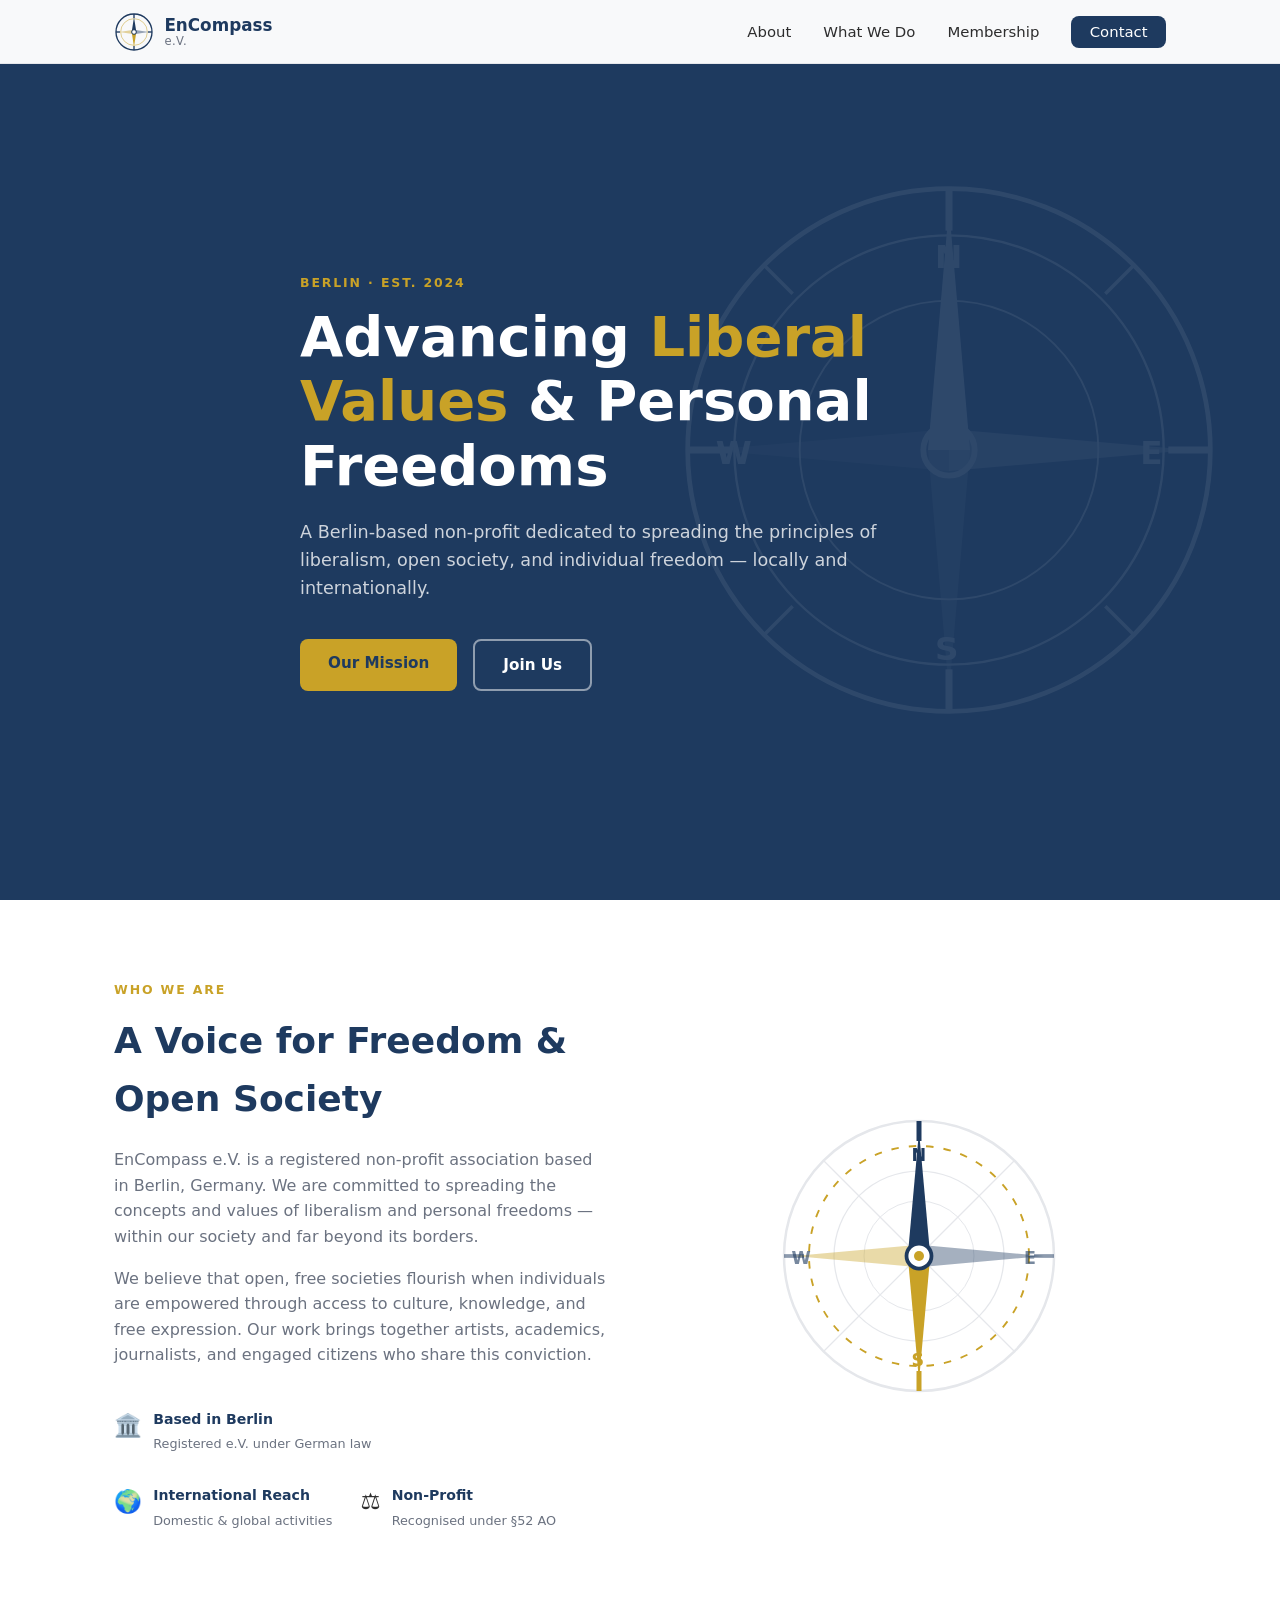
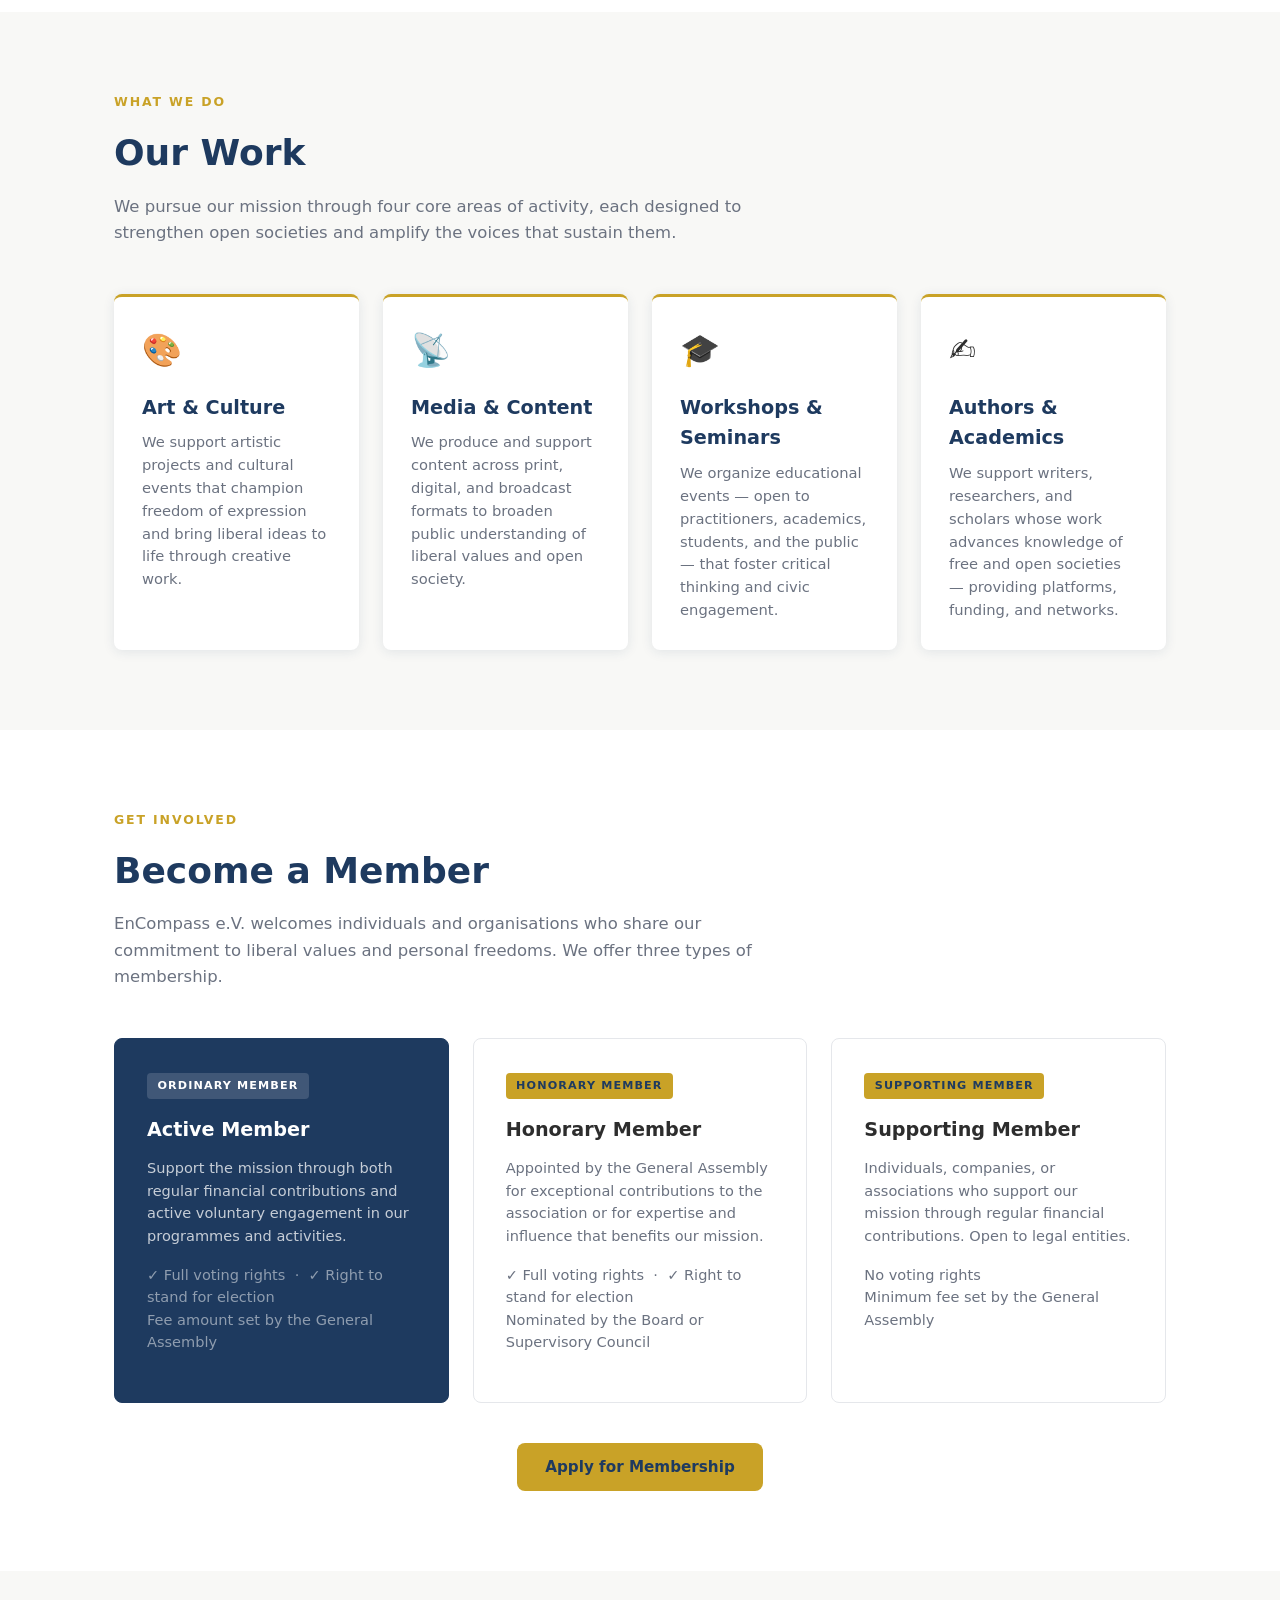
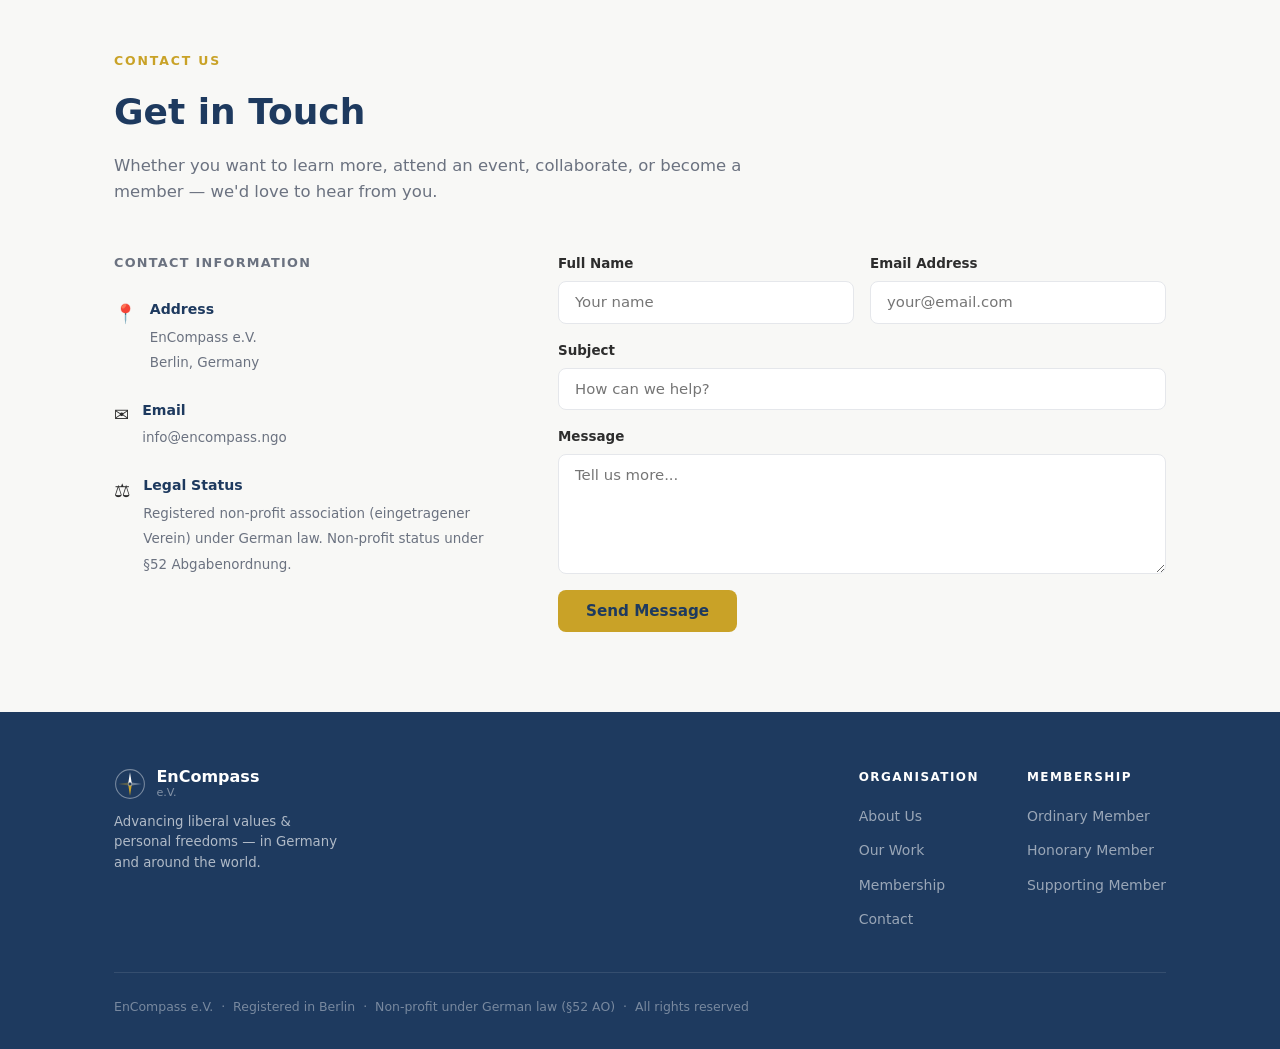
==== index.html @ c900397e "Initial website for EnCompass e.V. Single-page static site with compass logo, hero, about, work, mem" ====
<!DOCTYPE html>
<html lang="en">
<head>
  <meta charset="UTF-8">
  <meta name="viewport" content="width=device-width, initial-scale=1.0">
  <meta name="description" content="EnCompass e.V. — A Berlin-based non-profit advancing liberal values and personal freedoms through culture, media, workshops, and academic support.">
  <title>EnCompass e.V. — Advancing Liberal Values &amp; Personal Freedoms</title>
  <link rel="stylesheet" href="style.css">
</head>
<body>

  <!-- NAVIGATION -->
  <nav>
    <div class="container nav-inner">
      <a href="#home" class="nav-logo">
        <svg width="40" height="40" viewBox="0 0 60 60" xmlns="http://www.w3.org/2000/svg" aria-hidden="true">
          <circle cx="30" cy="30" r="27" fill="none" stroke="#1E3A5F" stroke-width="2"/>
          <circle cx="30" cy="30" r="20" fill="none" stroke="#C9A227" stroke-width="0.75"/>
          <line x1="30" y1="3" x2="30" y2="9" stroke="#1E3A5F" stroke-width="2"/>
          <line x1="30" y1="51" x2="30" y2="57" stroke="#1E3A5F" stroke-width="2"/>
          <line x1="3" y1="30" x2="9" y2="30" stroke="#1E3A5F" stroke-width="2"/>
          <line x1="51" y1="30" x2="57" y2="30" stroke="#1E3A5F" stroke-width="2"/>
          <!-- N needle (navy) -->
          <polygon points="30,8 26.5,30 33.5,30" fill="#1E3A5F"/>
          <!-- S needle (gold) -->
          <polygon points="30,52 26.5,30 33.5,30" fill="#C9A227"/>
          <!-- E needle -->
          <polygon points="52,30 30,26.5 30,33.5" fill="#1E3A5F" opacity="0.45"/>
          <!-- W needle -->
          <polygon points="8,30 30,26.5 30,33.5" fill="#C9A227" opacity="0.45"/>
          <circle cx="30" cy="30" r="3.5" fill="white" stroke="#1E3A5F" stroke-width="1.5"/>
        </svg>
        <div class="nav-logo-text">EnCompass <span>e.V.</span></div>
      </a>
      <ul class="nav-links" id="nav-links">
        <li><a href="#about">About</a></li>
        <li><a href="#work">What We Do</a></li>
        <li><a href="#membership">Membership</a></li>
        <li><a href="#contact" class="nav-cta">Contact</a></li>
      </ul>
      <button class="hamburger" id="hamburger" aria-label="Toggle menu" aria-expanded="false">
        <span></span><span></span><span></span>
      </button>
    </div>
  </nav>

  <!-- HERO -->
  <section class="hero" id="home">
    <div class="hero-bg" aria-hidden="true">
      <!-- Large decorative compass watermark -->
      <svg width="560" height="560" viewBox="0 0 120 120" xmlns="http://www.w3.org/2000/svg">
        <circle cx="60" cy="60" r="56" fill="none" stroke="white" stroke-width="1"/>
        <circle cx="60" cy="60" r="46" fill="none" stroke="white" stroke-width="0.5"/>
        <circle cx="60" cy="60" r="32" fill="none" stroke="white" stroke-width="0.4"/>
        <!-- Cardinal ticks -->
        <line x1="60" y1="4" x2="60" y2="13" stroke="white" stroke-width="1.5"/>
        <line x1="60" y1="107" x2="60" y2="116" stroke="white" stroke-width="1.5"/>
        <line x1="4" y1="60" x2="13" y2="60" stroke="white" stroke-width="1.5"/>
        <line x1="107" y1="60" x2="116" y2="60" stroke="white" stroke-width="1.5"/>
        <!-- Ordinal ticks -->
        <line x1="20.5" y1="20.5" x2="26.5" y2="26.5" stroke="white" stroke-width="0.75"/>
        <line x1="99.5" y1="20.5" x2="93.5" y2="26.5" stroke="white" stroke-width="0.75"/>
        <line x1="20.5" y1="99.5" x2="26.5" y2="93.5" stroke="white" stroke-width="0.75"/>
        <line x1="99.5" y1="99.5" x2="93.5" y2="93.5" stroke="white" stroke-width="0.75"/>
        <!-- N needle -->
        <polygon points="60,8 55.5,60 64.5,60" fill="white"/>
        <!-- S needle -->
        <polygon points="60,112 55.5,60 64.5,60" fill="white" opacity="0.35"/>
        <!-- E needle -->
        <polygon points="112,60 60,55.5 60,64.5" fill="white" opacity="0.55"/>
        <!-- W needle -->
        <polygon points="8,60 60,55.5 60,64.5" fill="white" opacity="0.25"/>
        <!-- Direction labels -->
        <text x="57" y="21" fill="white" font-size="7" font-family="system-ui" font-weight="700">N</text>
        <text x="57" y="105" fill="white" font-size="7" font-family="system-ui" font-weight="700">S</text>
        <text x="101" y="63" fill="white" font-size="7" font-family="system-ui" font-weight="700">E</text>
        <text x="10" y="63" fill="white" font-size="7" font-family="system-ui" font-weight="700">W</text>
        <!-- Center ring -->
        <circle cx="60" cy="60" r="5.5" fill="none" stroke="white" stroke-width="1.25"/>
      </svg>
    </div>
    <div class="container">
      <div class="hero-content">
        <span class="section-label">Berlin · Est. 2024</span>
        <h1>Advancing <em>Liberal Values</em> &amp; Personal Freedoms</h1>
        <p class="hero-sub">A Berlin-based non-profit dedicated to spreading the principles of liberalism, open society, and individual freedom — locally and internationally.</p>
        <div class="hero-buttons">
          <a href="#about" class="btn btn-primary">Our Mission</a>
          <a href="#membership" class="btn btn-outline">Join Us</a>
        </div>
      </div>
    </div>
  </section>

  <!-- ABOUT -->
  <section class="about section" id="about">
    <div class="container">
      <div class="about-grid">
        <div class="about-text">
          <span class="section-label">Who We Are</span>
          <h2>A Voice for Freedom &amp; Open Society</h2>
          <p>EnCompass e.V. is a registered non-profit association based in Berlin, Germany. We are committed to spreading the concepts and values of liberalism and personal freedoms — within our society and far beyond its borders.</p>
          <p>We believe that open, free societies flourish when individuals are empowered through access to culture, knowledge, and free expression. Our work brings together artists, academics, journalists, and engaged citizens who share this conviction.</p>
          <div class="facts-strip">
            <div class="fact">
              <div class="fact-icon">🏛️</div>
              <div>
                <strong>Based in Berlin</strong>
                <span>Registered e.V. under German law</span>
              </div>
            </div>
            <div class="fact">
              <div class="fact-icon">🌍</div>
              <div>
                <strong>International Reach</strong>
                <span>Domestic &amp; global activities</span>
              </div>
            </div>
            <div class="fact">
              <div class="fact-icon">⚖️</div>
              <div>
                <strong>Non-Profit</strong>
                <span>Recognised under §52 AO</span>
              </div>
            </div>
          </div>
        </div>
        <div class="about-visual">
          <svg width="300" height="300" viewBox="0 0 120 120" xmlns="http://www.w3.org/2000/svg" aria-hidden="true">
            <circle cx="60" cy="60" r="54" fill="none" stroke="#E5E7EB" stroke-width="1"/>
            <circle cx="60" cy="60" r="44" fill="none" stroke="#C9A227" stroke-width="0.75" stroke-dasharray="3 4"/>
            <circle cx="60" cy="60" r="34" fill="none" stroke="#E5E7EB" stroke-width="0.5"/>
            <circle cx="60" cy="60" r="22" fill="none" stroke="#E5E7EB" stroke-width="0.4"/>
            <!-- Ordinal lines -->
            <line x1="60" y1="60" x2="98.2" y2="21.8" stroke="#E5E7EB" stroke-width="0.5"/>
            <line x1="60" y1="60" x2="21.8" y2="21.8" stroke="#E5E7EB" stroke-width="0.5"/>
            <line x1="60" y1="60" x2="98.2" y2="98.2" stroke="#E5E7EB" stroke-width="0.5"/>
            <line x1="60" y1="60" x2="21.8" y2="98.2" stroke="#E5E7EB" stroke-width="0.5"/>
            <!-- Cardinal ticks -->
            <line x1="60" y1="6" x2="60" y2="14" stroke="#1E3A5F" stroke-width="2"/>
            <line x1="60" y1="106" x2="60" y2="114" stroke="#C9A227" stroke-width="2"/>
            <line x1="6" y1="60" x2="14" y2="60" stroke="#1E3A5F" stroke-width="1.5" opacity="0.5"/>
            <line x1="106" y1="60" x2="114" y2="60" stroke="#1E3A5F" stroke-width="1.5" opacity="0.5"/>
            <!-- N/S needle -->
            <polygon points="60,10 55.5,60 64.5,60" fill="#1E3A5F"/>
            <polygon points="60,110 55.5,60 64.5,60" fill="#C9A227"/>
            <!-- E/W needle -->
            <polygon points="110,60 60,55.5 60,64.5" fill="#1E3A5F" opacity="0.4"/>
            <polygon points="10,60 60,55.5 60,64.5" fill="#C9A227" opacity="0.4"/>
            <!-- Labels -->
            <text x="57" y="22" fill="#1E3A5F" font-size="7" font-family="system-ui" font-weight="700">N</text>
            <text x="57" y="104" fill="#C9A227" font-size="7" font-family="system-ui" font-weight="700">S</text>
            <text x="102" y="63" fill="#1E3A5F" font-size="7" font-family="system-ui" font-weight="700" opacity="0.6">E</text>
            <text x="9" y="63" fill="#1E3A5F" font-size="7" font-family="system-ui" font-weight="700" opacity="0.6">W</text>
            <!-- Center -->
            <circle cx="60" cy="60" r="5" fill="white" stroke="#1E3A5F" stroke-width="1.5"/>
            <circle cx="60" cy="60" r="2" fill="#C9A227"/>
          </svg>
        </div>
      </div>
    </div>
  </section>

  <!-- WHAT WE DO -->
  <section class="work section" id="work">
    <div class="container">
      <div class="work-header">
        <span class="section-label">What We Do</span>
        <h2>Our Work</h2>
        <p>We pursue our mission through four core areas of activity, each designed to strengthen open societies and amplify the voices that sustain them.</p>
      </div>
      <div class="cards-grid">
        <div class="card">
          <div class="card-icon">🎨</div>
          <h3>Art &amp; Culture</h3>
          <p>We support artistic projects and cultural events that champion freedom of expression and bring liberal ideas to life through creative work.</p>
        </div>
        <div class="card">
          <div class="card-icon">📡</div>
          <h3>Media &amp; Content</h3>
          <p>We produce and support content across print, digital, and broadcast formats to broaden public understanding of liberal values and open society.</p>
        </div>
        <div class="card">
          <div class="card-icon">🎓</div>
          <h3>Workshops &amp; Seminars</h3>
          <p>We organize educational events — open to practitioners, academics, students, and the public — that foster critical thinking and civic engagement.</p>
        </div>
        <div class="card">
          <div class="card-icon">✍️</div>
          <h3>Authors &amp; Academics</h3>
          <p>We support writers, researchers, and scholars whose work advances knowledge of free and open societies — providing platforms, funding, and networks.</p>
        </div>
      </div>
    </div>
  </section>

  <!-- MEMBERSHIP -->
  <section class="membership section" id="membership">
    <div class="container">
      <div class="membership-header">
        <span class="section-label">Get Involved</span>
        <h2>Become a Member</h2>
        <p>EnCompass e.V. welcomes individuals and organisations who share our commitment to liberal values and personal freedoms. We offer three types of membership.</p>
      </div>
      <div class="membership-grid">
        <div class="membership-card featured">
          <div class="member-badge">Ordinary Member</div>
          <h3>Active Member</h3>
          <p>Support the mission through both regular financial contributions and active voluntary engagement in our programmes and activities.</p>
          <p class="member-detail">✓ Full voting rights &nbsp;·&nbsp; ✓ Right to stand for election<br>Fee amount set by the General Assembly</p>
        </div>
        <div class="membership-card">
          <div class="member-badge">Honorary Member</div>
          <h3>Honorary Member</h3>
          <p>Appointed by the General Assembly for exceptional contributions to the association or for expertise and influence that benefits our mission.</p>
          <p class="member-detail">✓ Full voting rights &nbsp;·&nbsp; ✓ Right to stand for election<br>Nominated by the Board or Supervisory Council</p>
        </div>
        <div class="membership-card">
          <div class="member-badge">Supporting Member</div>
          <h3>Supporting Member</h3>
          <p>Individuals, companies, or associations who support our mission through regular financial contributions. Open to legal entities.</p>
          <p class="member-detail">No voting rights<br>Minimum fee set by the General Assembly</p>
        </div>
      </div>
      <div class="membership-cta">
        <a href="#contact" class="btn btn-primary">Apply for Membership</a>
      </div>
    </div>
  </section>

  <!-- CONTACT -->
  <section class="contact section" id="contact">
    <div class="container">
      <div class="contact-header">
        <span class="section-label">Contact Us</span>
        <h2>Get in Touch</h2>
        <p>Whether you want to learn more, attend an event, collaborate, or become a member — we'd love to hear from you.</p>
      </div>
      <div class="contact-grid">
        <div class="contact-info">
          <h3>Contact Information</h3>
          <div class="contact-item">
            <div class="contact-item-icon">📍</div>
            <div>
              <strong>Address</strong>
              <span>EnCompass e.V.<br>Berlin, Germany</span>
            </div>
          </div>
          <div class="contact-item">
            <div class="contact-item-icon">✉️</div>
            <div>
              <strong>Email</strong>
              <span>info@encompass.ngo</span>
            </div>
          </div>
          <div class="contact-item">
            <div class="contact-item-icon">⚖️</div>
            <div>
              <strong>Legal Status</strong>
              <span>Registered non-profit association (eingetragener Verein) under German law. Non-profit status under §52 Abgabenordnung.</span>
            </div>
          </div>
        </div>
        <form class="contact-form" onsubmit="handleSubmit(event)">
          <div class="form-row">
            <div class="form-group">
              <label for="name">Full Name</label>
              <input type="text" id="name" name="name" placeholder="Your name" autocomplete="name" required>
            </div>
            <div class="form-group">
              <label for="email">Email Address</label>
              <input type="email" id="email" name="email" placeholder="your@email.com" autocomplete="email" required>
            </div>
          </div>
          <div class="form-group">
            <label for="subject">Subject</label>
            <input type="text" id="subject" name="subject" placeholder="How can we help?">
          </div>
          <div class="form-group">
            <label for="message">Message</label>
            <textarea id="message" name="message" placeholder="Tell us more..." required></textarea>
          </div>
          <button type="submit" class="btn btn-primary" style="align-self:flex-start">Send Message</button>
        </form>
      </div>
    </div>
  </section>

  <!-- FOOTER -->
  <footer>
    <div class="container">
      <div class="footer-top">
        <div>
          <div class="footer-logo-wrap">
            <svg width="32" height="32" viewBox="0 0 60 60" xmlns="http://www.w3.org/2000/svg" aria-hidden="true">
              <circle cx="30" cy="30" r="27" fill="none" stroke="rgba(255,255,255,0.4)" stroke-width="2"/>
              <polygon points="30,8 26.5,30 33.5,30" fill="white"/>
              <polygon points="30,52 26.5,30 33.5,30" fill="#C9A227"/>
              <polygon points="52,30 30,26.5 30,33.5" fill="white" opacity="0.35"/>
              <polygon points="8,30 30,26.5 30,33.5" fill="#C9A227" opacity="0.35"/>
              <circle cx="30" cy="30" r="3.5" fill="#1E3A5F" stroke="rgba(255,255,255,0.4)" stroke-width="1.5"/>
            </svg>
            <div class="footer-logo-text">EnCompass <span>e.V.</span></div>
          </div>
          <p class="footer-tagline">Advancing liberal values &amp; personal freedoms — in Germany and around the world.</p>
        </div>
        <div class="footer-links">
          <div class="footer-links-group">
            <h4>Organisation</h4>
            <ul>
              <li><a href="#about">About Us</a></li>
              <li><a href="#work">Our Work</a></li>
              <li><a href="#membership">Membership</a></li>
              <li><a href="#contact">Contact</a></li>
            </ul>
          </div>
          <div class="footer-links-group">
            <h4>Membership</h4>
            <ul>
              <li><a href="#membership">Ordinary Member</a></li>
              <li><a href="#membership">Honorary Member</a></li>
              <li><a href="#membership">Supporting Member</a></li>
            </ul>
          </div>
        </div>
      </div>
      <div class="footer-bottom">
        EnCompass e.V. &nbsp;·&nbsp; Registered in Berlin &nbsp;·&nbsp; Non-profit under German law (§52 AO) &nbsp;·&nbsp; All rights reserved
      </div>
    </div>
  </footer>

  <script>
    const hamburger = document.getElementById('hamburger');
    const navLinks = document.getElementById('nav-links');

    hamburger.addEventListener('click', () => {
      const open = navLinks.classList.toggle('open');
      hamburger.setAttribute('aria-expanded', open);
    });

    navLinks.querySelectorAll('a').forEach(a => {
      a.addEventListener('click', () => {
        navLinks.classList.remove('open');
        hamburger.setAttribute('aria-expanded', 'false');
      });
    });

    function handleSubmit(e) {
      e.preventDefault();
      const btn = e.target.querySelector('button[type="submit"]');
      btn.textContent = 'Message Sent ✓';
      btn.disabled = true;
      btn.style.opacity = '0.75';
    }
  </script>

</body>
</html>
---- style.css ----
:root {
  --color-primary: #1E3A5F;
  --color-accent: #C9A227;
  --color-bg: #F8F8F6;
  --color-white: #FFFFFF;
  --color-text: #2D2D2D;
  --color-text-light: #6B7280;
  --color-border: #E5E7EB;
  --font: system-ui, -apple-system, BlinkMacSystemFont, 'Segoe UI', sans-serif;
  --max-width: 1100px;
  --radius: 8px;
  --shadow: 0 2px 12px rgba(30, 58, 95, 0.1);
}

*, *::before, *::after { box-sizing: border-box; margin: 0; padding: 0; }

html { scroll-behavior: smooth; }

body {
  font-family: var(--font);
  color: var(--color-text);
  background: var(--color-bg);
  line-height: 1.6;
}

h1 { font-size: clamp(2rem, 5vw, 3.5rem); line-height: 1.15; font-weight: 700; }
h2 { font-size: clamp(1.5rem, 3vw, 2.25rem); font-weight: 700; }
h3 { font-size: 1.2rem; font-weight: 600; }
p { max-width: 65ch; }

.container { max-width: var(--max-width); margin: 0 auto; padding: 0 1.5rem; }
.section { padding: 5rem 0; }

.section-label {
  font-size: 0.78rem;
  font-weight: 700;
  letter-spacing: 0.15em;
  text-transform: uppercase;
  color: var(--color-accent);
  margin-bottom: 0.75rem;
  display: block;
}

/* --- BUTTONS --- */
.btn {
  display: inline-block;
  padding: 0.75rem 1.75rem;
  border-radius: var(--radius);
  font-weight: 600;
  font-size: 0.95rem;
  text-decoration: none;
  cursor: pointer;
  transition: transform 0.15s, box-shadow 0.15s;
  border: none;
  font-family: var(--font);
}
.btn:hover { transform: translateY(-2px); box-shadow: 0 6px 20px rgba(0,0,0,0.18); }
.btn-primary { background: var(--color-accent); color: var(--color-primary); }
.btn-outline { background: transparent; color: var(--color-white); border: 2px solid rgba(255,255,255,0.5); }
.btn-outline:hover { background: rgba(255,255,255,0.1); }

/* --- NAVIGATION --- */
nav {
  position: fixed;
  top: 0; left: 0; right: 0;
  z-index: 100;
  background: rgba(255,255,255,0.97);
  backdrop-filter: blur(8px);
  border-bottom: 1px solid var(--color-border);
  height: 64px;
}
.nav-inner {
  display: flex;
  align-items: center;
  justify-content: space-between;
  height: 64px;
}
.nav-logo {
  display: flex;
  align-items: center;
  gap: 0.65rem;
  text-decoration: none;
}
.nav-logo-text {
  font-weight: 700;
  font-size: 1.05rem;
  color: var(--color-primary);
  line-height: 1.15;
}
.nav-logo-text span {
  font-weight: 400;
  font-size: 0.72rem;
  color: var(--color-text-light);
  display: block;
  letter-spacing: 0.04em;
}
.nav-links { display: flex; gap: 2rem; list-style: none; align-items: center; }
.nav-links a {
  text-decoration: none;
  color: var(--color-text);
  font-weight: 500;
  font-size: 0.93rem;
  transition: color 0.15s;
}
.nav-links a:hover { color: var(--color-primary); }
.nav-cta {
  background: var(--color-primary);
  color: white !important;
  padding: 0.45rem 1.15rem;
  border-radius: var(--radius);
}
.nav-cta:hover { background: #162d4a; }

.hamburger {
  display: none;
  flex-direction: column;
  gap: 5px;
  background: none;
  border: none;
  cursor: pointer;
  padding: 6px;
}
.hamburger span {
  display: block;
  width: 24px;
  height: 2px;
  background: var(--color-primary);
  border-radius: 2px;
  transition: all 0.2s;
}

@media (max-width: 768px) {
  .nav-links {
    display: none;
    flex-direction: column;
    gap: 0;
    position: absolute;
    top: 64px; left: 0; right: 0;
    background: white;
    border-bottom: 1px solid var(--color-border);
    padding: 0.5rem 0;
    align-items: flex-start;
  }
  .nav-links.open { display: flex; }
  .nav-links li { width: 100%; }
  .nav-links a { display: block; padding: 0.8rem 1.5rem; }
  .nav-cta { border-radius: 0; background: none; color: var(--color-primary) !important; }
  .hamburger { display: flex; }
}

/* --- HERO --- */
.hero {
  min-height: 100vh;
  background: var(--color-primary);
  display: flex;
  align-items: center;
  position: relative;
  overflow: hidden;
  padding-top: 64px;
}
.hero-bg {
  position: absolute;
  inset: 0;
  display: flex;
  align-items: center;
  justify-content: flex-end;
  padding-right: 4%;
  opacity: 0.07;
  pointer-events: none;
}
.hero-content {
  position: relative;
  z-index: 1;
  padding: 5rem 0;
  max-width: 680px;
}
.hero-content .section-label { color: var(--color-accent); }
.hero h1 { color: var(--color-white); margin-bottom: 1.25rem; }
.hero h1 em { color: var(--color-accent); font-style: normal; }
.hero-sub {
  color: rgba(255,255,255,0.78);
  font-size: 1.1rem;
  margin-bottom: 2.25rem;
  max-width: 52ch;
}
.hero-buttons { display: flex; gap: 1rem; flex-wrap: wrap; }

/* --- ABOUT --- */
.about { background: var(--color-white); }
.about-grid {
  display: grid;
  grid-template-columns: 1fr 1fr;
  gap: 4rem;
  align-items: center;
}
.about-text h2 { margin-bottom: 1.25rem; color: var(--color-primary); }
.about-text p { color: var(--color-text-light); margin-bottom: 1rem; }
.facts-strip {
  display: flex;
  gap: 1.75rem;
  margin-top: 2.5rem;
  flex-wrap: wrap;
}
.fact { display: flex; align-items: flex-start; gap: 0.7rem; }
.fact-icon { font-size: 1.4rem; flex-shrink: 0; }
.fact strong { display: block; font-size: 0.88rem; font-weight: 600; color: var(--color-primary); }
.fact span { font-size: 0.8rem; color: var(--color-text-light); }
.about-visual { display: flex; align-items: center; justify-content: center; }

@media (max-width: 768px) {
  .about-grid { grid-template-columns: 1fr; gap: 2rem; }
  .about-visual { display: none; }
}

/* --- WORK --- */
.work { background: var(--color-bg); }
.work-header { margin-bottom: 3rem; }
.work-header h2 { color: var(--color-primary); margin-bottom: 0.75rem; }
.work-header p { color: var(--color-text-light); font-size: 1.03rem; }
.cards-grid {
  display: grid;
  grid-template-columns: repeat(auto-fit, minmax(230px, 1fr));
  gap: 1.5rem;
}
.card {
  background: var(--color-white);
  border-radius: var(--radius);
  padding: 1.75rem;
  box-shadow: var(--shadow);
  border-top: 3px solid var(--color-accent);
  transition: transform 0.2s, box-shadow 0.2s;
}
.card:hover {
  transform: translateY(-4px);
  box-shadow: 0 10px 28px rgba(30,58,95,0.13);
}
.card-icon { font-size: 2rem; margin-bottom: 1rem; }
.card h3 { color: var(--color-primary); margin-bottom: 0.5rem; }
.card p { color: var(--color-text-light); font-size: 0.92rem; max-width: none; line-height: 1.55; }

/* --- MEMBERSHIP --- */
.membership { background: var(--color-white); }
.membership-header { margin-bottom: 3rem; }
.membership-header h2 { color: var(--color-primary); margin-bottom: 0.75rem; }
.membership-header p { color: var(--color-text-light); font-size: 1.03rem; }
.membership-grid {
  display: grid;
  grid-template-columns: repeat(auto-fit, minmax(260px, 1fr));
  gap: 1.5rem;
  margin-bottom: 2.5rem;
}
.membership-card {
  border: 1px solid var(--color-border);
  border-radius: var(--radius);
  padding: 2rem;
  transition: border-color 0.2s, box-shadow 0.2s;
}
.membership-card:hover {
  border-color: var(--color-accent);
  box-shadow: 0 4px 18px rgba(201,162,39,0.12);
}
.membership-card.featured {
  border-color: var(--color-primary);
  background: var(--color-primary);
}
.membership-card.featured h3 { color: white; }
.membership-card.featured p { color: rgba(255,255,255,0.75); }
.membership-card.featured .member-detail { color: rgba(255,255,255,0.5); }
.member-badge {
  display: inline-block;
  font-size: 0.7rem;
  font-weight: 700;
  letter-spacing: 0.1em;
  text-transform: uppercase;
  padding: 0.25rem 0.65rem;
  border-radius: 4px;
  background: var(--color-accent);
  color: var(--color-primary);
  margin-bottom: 1rem;
}
.membership-card.featured .member-badge {
  background: rgba(255,255,255,0.15);
  color: white;
}
.membership-card h3 { margin-bottom: 0.7rem; }
.membership-card p {
  font-size: 0.91rem;
  color: var(--color-text-light);
  margin-bottom: 1rem;
  max-width: none;
  line-height: 1.55;
}
.member-detail { font-size: 0.8rem; color: var(--color-text-light); line-height: 1.5; }
.membership-cta { text-align: center; }

/* --- CONTACT --- */
.contact { background: var(--color-bg); }
.contact-header { margin-bottom: 3rem; }
.contact-header h2 { color: var(--color-primary); margin-bottom: 0.75rem; }
.contact-header p { color: var(--color-text-light); font-size: 1.03rem; }
.contact-grid {
  display: grid;
  grid-template-columns: 1fr 1.6fr;
  gap: 4rem;
  align-items: start;
}
.contact-info h3 {
  margin-bottom: 1.5rem;
  font-size: 0.8rem;
  text-transform: uppercase;
  letter-spacing: 0.1em;
  color: var(--color-text-light);
  font-weight: 600;
}
.contact-item { display: flex; gap: 0.8rem; align-items: flex-start; margin-bottom: 1.5rem; }
.contact-item-icon { font-size: 1.15rem; margin-top: 0.1rem; flex-shrink: 0; }
.contact-item strong { display: block; font-size: 0.88rem; font-weight: 600; color: var(--color-primary); margin-bottom: 0.2rem; }
.contact-item span { font-size: 0.84rem; color: var(--color-text-light); line-height: 1.5; }
.contact-form { display: flex; flex-direction: column; gap: 1rem; }
.form-row { display: grid; grid-template-columns: 1fr 1fr; gap: 1rem; }
.form-group { display: flex; flex-direction: column; gap: 0.4rem; }
.form-group label { font-size: 0.84rem; font-weight: 600; color: var(--color-text); }
.form-group input,
.form-group textarea {
  padding: 0.7rem 1rem;
  border: 1px solid var(--color-border);
  border-radius: var(--radius);
  font-family: var(--font);
  font-size: 0.93rem;
  color: var(--color-text);
  background: var(--color-white);
  transition: border-color 0.15s;
  outline: none;
}
.form-group input:focus,
.form-group textarea:focus { border-color: var(--color-primary); }
.form-group textarea { resize: vertical; min-height: 120px; }

@media (max-width: 768px) {
  .contact-grid { grid-template-columns: 1fr; gap: 2.5rem; }
  .form-row { grid-template-columns: 1fr; }
}

/* --- FOOTER --- */
footer {
  background: var(--color-primary);
  color: rgba(255,255,255,0.65);
  padding: 3.5rem 0 2rem;
}
.footer-top {
  display: flex;
  justify-content: space-between;
  align-items: flex-start;
  gap: 2rem;
  margin-bottom: 2.5rem;
  flex-wrap: wrap;
}
.footer-logo-wrap { display: flex; align-items: center; gap: 0.65rem; margin-bottom: 0.75rem; }
.footer-logo-text { font-weight: 700; color: white; font-size: 1rem; line-height: 1.15; }
.footer-logo-text span { font-weight: 400; font-size: 0.7rem; color: rgba(255,255,255,0.45); display: block; }
.footer-tagline { font-size: 0.83rem; max-width: 28ch; line-height: 1.55; }
.footer-links { display: flex; gap: 3rem; flex-wrap: wrap; }
.footer-links-group h4 {
  color: white;
  font-size: 0.75rem;
  text-transform: uppercase;
  letter-spacing: 0.12em;
  margin-bottom: 1rem;
}
.footer-links-group ul { list-style: none; display: flex; flex-direction: column; gap: 0.55rem; }
.footer-links-group a {
  color: rgba(255,255,255,0.55);
  text-decoration: none;
  font-size: 0.875rem;
  transition: color 0.15s;
}
.footer-links-group a:hover { color: var(--color-accent); }
.footer-bottom {
  border-top: 1px solid rgba(255,255,255,0.1);
  padding-top: 1.5rem;
  font-size: 0.78rem;
  color: rgba(255,255,255,0.4);
}

@media (max-width: 600px) {
  .section { padding: 3.5rem 0; }
  .hero-content { padding: 3rem 0; }
  .facts-strip { flex-direction: column; gap: 1.25rem; }
  .footer-top { flex-direction: column; }
}
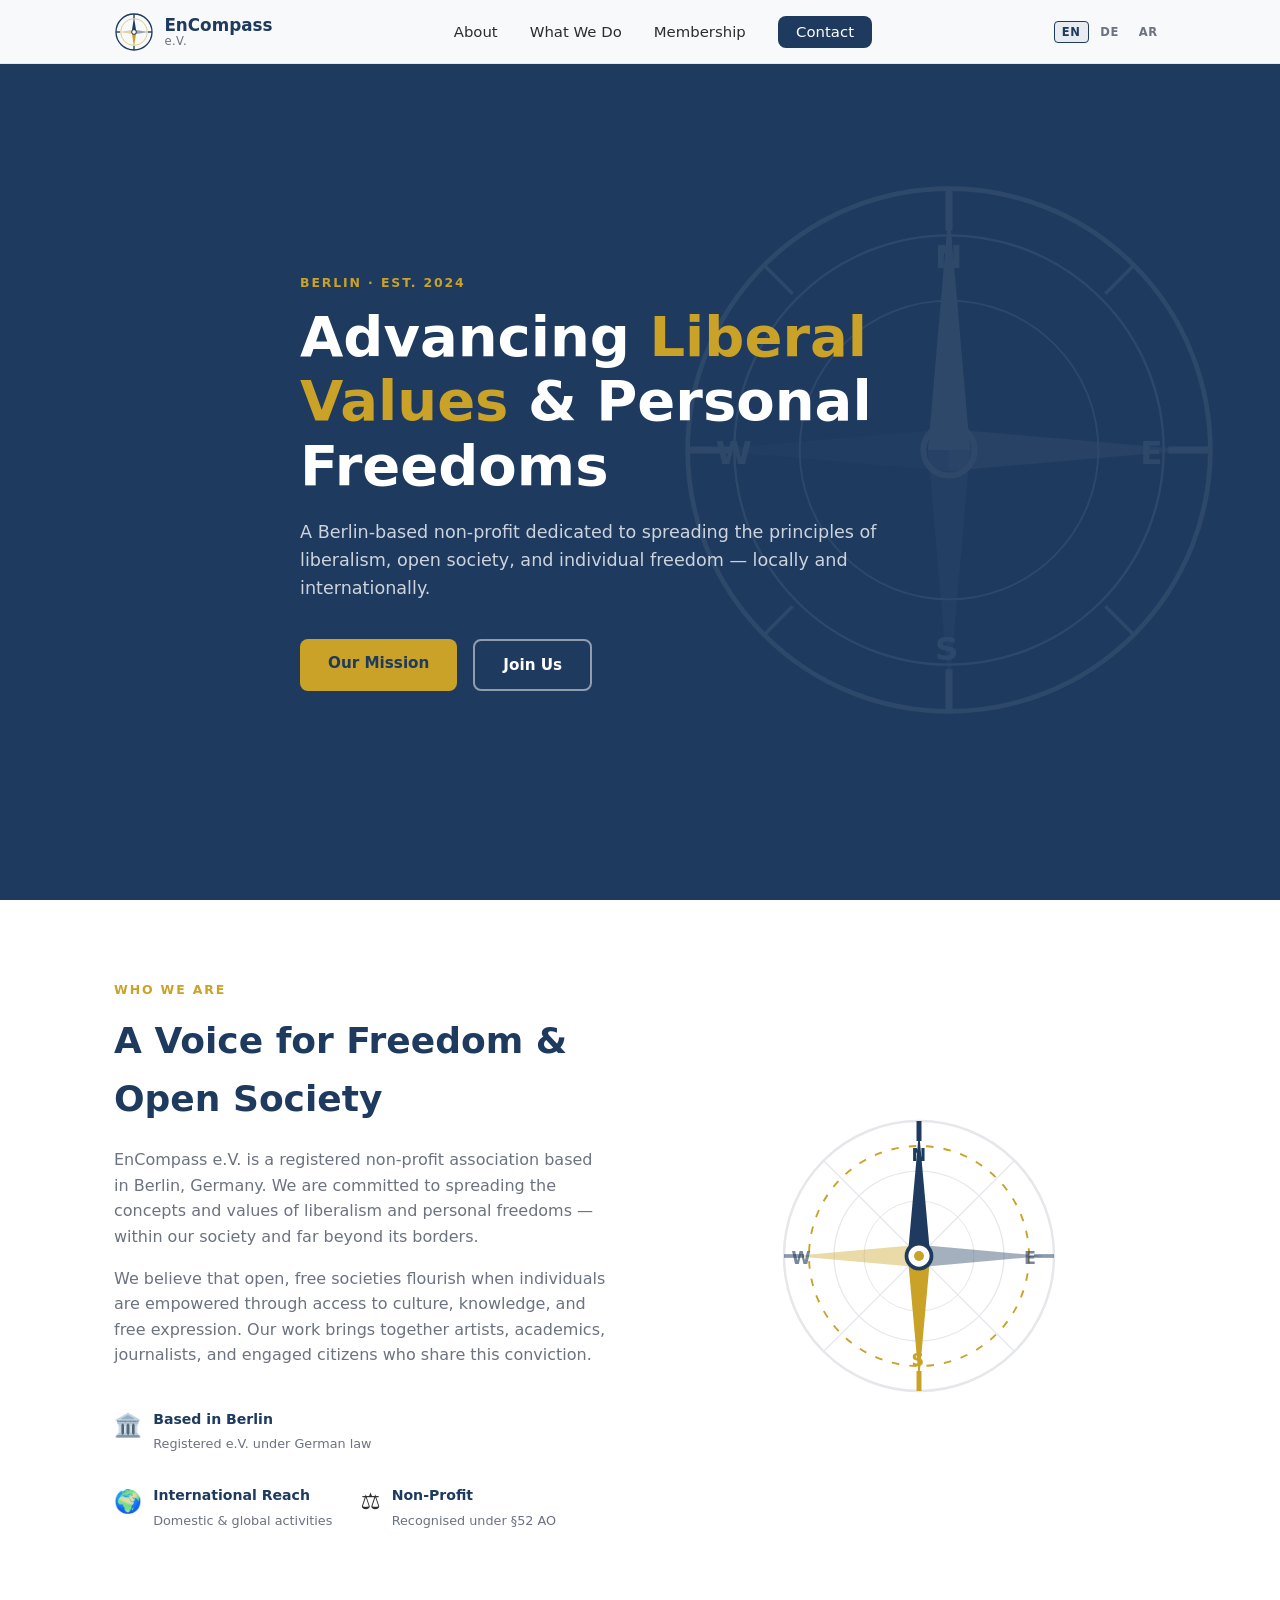
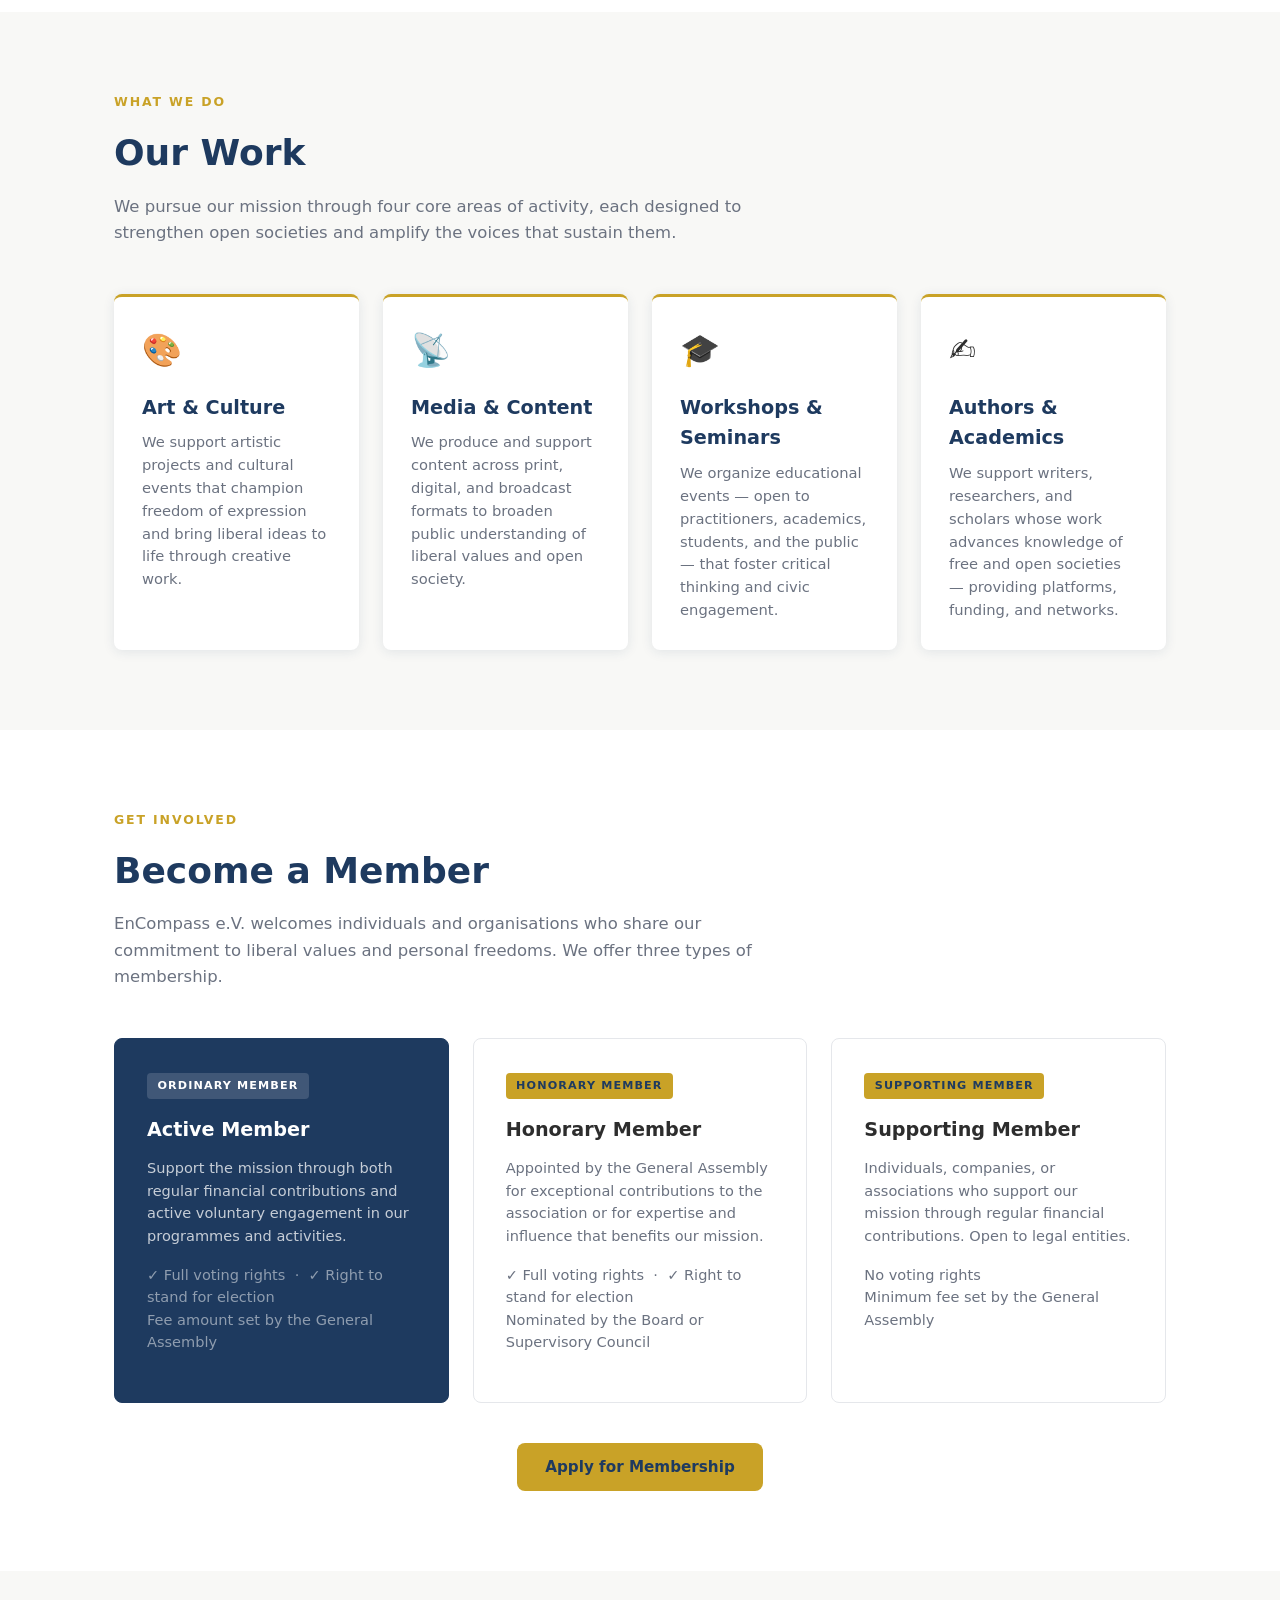
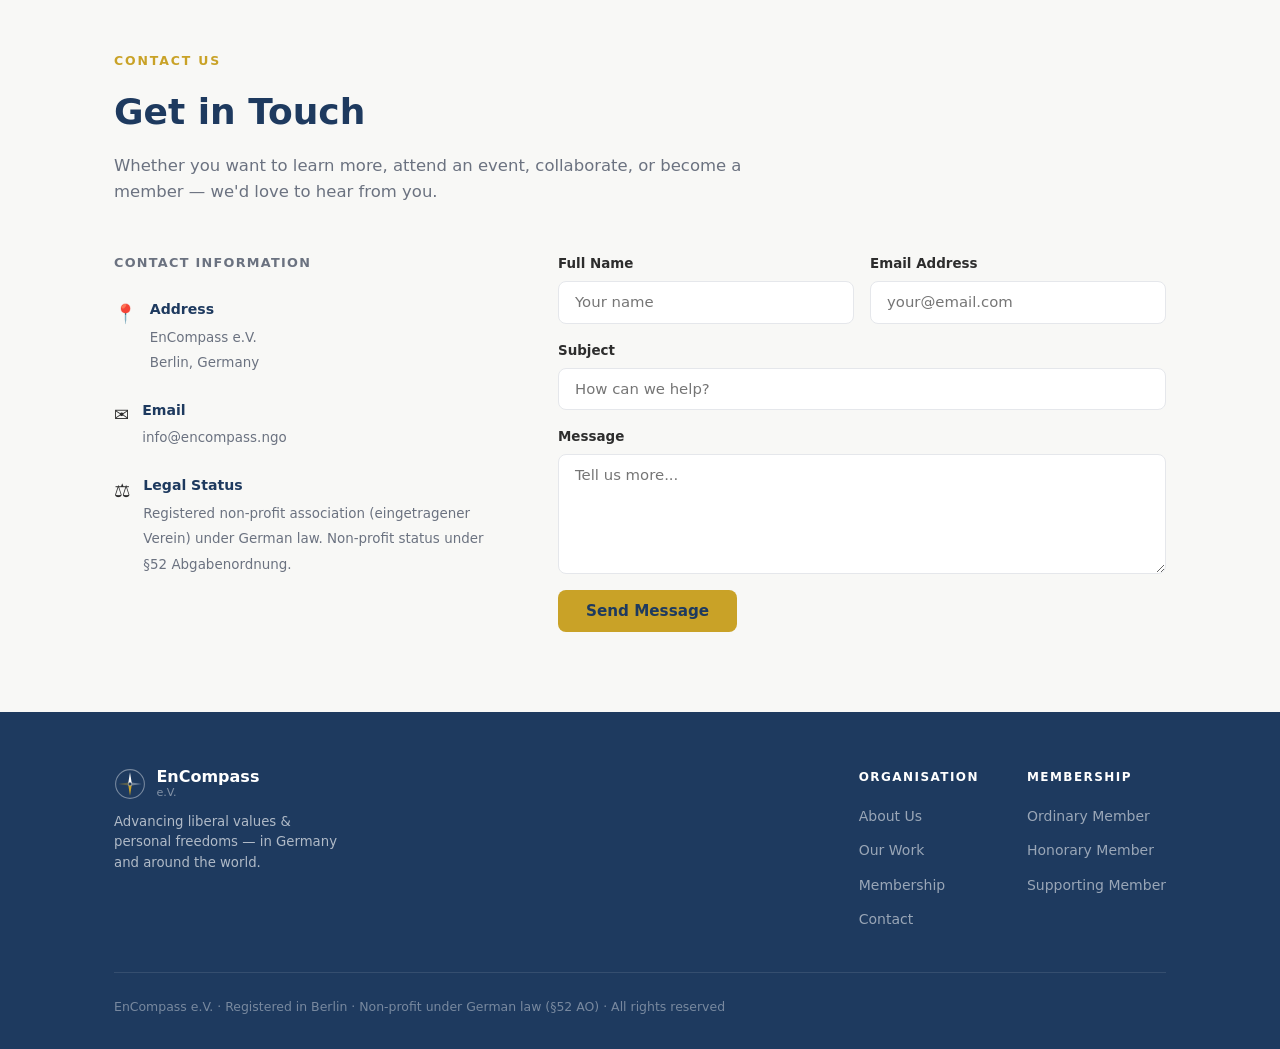
==== commit 20d6b42d: "Add multilingual support: English, German, and Arabic - translations.js: all UI strings for en/de/ar" ====
--- a/index.html
+++ b/index.html
@@ -1,5 +1,5 @@
 <!DOCTYPE html>
-<html lang="en">
+<html lang="en" dir="ltr">
 <head>
   <meta charset="UTF-8">
   <meta name="viewport" content="width=device-width, initial-scale=1.0">
@@ -20,24 +20,25 @@
           <line x1="30" y1="51" x2="30" y2="57" stroke="#1E3A5F" stroke-width="2"/>
           <line x1="3" y1="30" x2="9" y2="30" stroke="#1E3A5F" stroke-width="2"/>
           <line x1="51" y1="30" x2="57" y2="30" stroke="#1E3A5F" stroke-width="2"/>
-          <!-- N needle (navy) -->
           <polygon points="30,8 26.5,30 33.5,30" fill="#1E3A5F"/>
-          <!-- S needle (gold) -->
           <polygon points="30,52 26.5,30 33.5,30" fill="#C9A227"/>
-          <!-- E needle -->
           <polygon points="52,30 30,26.5 30,33.5" fill="#1E3A5F" opacity="0.45"/>
-          <!-- W needle -->
           <polygon points="8,30 30,26.5 30,33.5" fill="#C9A227" opacity="0.45"/>
           <circle cx="30" cy="30" r="3.5" fill="white" stroke="#1E3A5F" stroke-width="1.5"/>
         </svg>
         <div class="nav-logo-text">EnCompass <span>e.V.</span></div>
       </a>
       <ul class="nav-links" id="nav-links">
-        <li><a href="#about">About</a></li>
-        <li><a href="#work">What We Do</a></li>
-        <li><a href="#membership">Membership</a></li>
-        <li><a href="#contact" class="nav-cta">Contact</a></li>
+        <li><a href="#about" data-i18n="nav.about">About</a></li>
+        <li><a href="#work" data-i18n="nav.work">What We Do</a></li>
+        <li><a href="#membership" data-i18n="nav.membership">Membership</a></li>
+        <li><a href="#contact" class="nav-cta" data-i18n="nav.contact">Contact</a></li>
       </ul>
+      <div class="lang-switcher">
+        <button class="lang-btn active" data-lang="en">EN</button>
+        <button class="lang-btn" data-lang="de">DE</button>
+        <button class="lang-btn" data-lang="ar">AR</button>
+      </div>
       <button class="hamburger" id="hamburger" aria-label="Toggle menu" aria-expanded="false">
         <span></span><span></span><span></span>
       </button>
@@ -47,46 +48,37 @@
   <!-- HERO -->
   <section class="hero" id="home">
     <div class="hero-bg" aria-hidden="true">
-      <!-- Large decorative compass watermark -->
       <svg width="560" height="560" viewBox="0 0 120 120" xmlns="http://www.w3.org/2000/svg">
         <circle cx="60" cy="60" r="56" fill="none" stroke="white" stroke-width="1"/>
         <circle cx="60" cy="60" r="46" fill="none" stroke="white" stroke-width="0.5"/>
         <circle cx="60" cy="60" r="32" fill="none" stroke="white" stroke-width="0.4"/>
-        <!-- Cardinal ticks -->
         <line x1="60" y1="4" x2="60" y2="13" stroke="white" stroke-width="1.5"/>
         <line x1="60" y1="107" x2="60" y2="116" stroke="white" stroke-width="1.5"/>
         <line x1="4" y1="60" x2="13" y2="60" stroke="white" stroke-width="1.5"/>
         <line x1="107" y1="60" x2="116" y2="60" stroke="white" stroke-width="1.5"/>
-        <!-- Ordinal ticks -->
         <line x1="20.5" y1="20.5" x2="26.5" y2="26.5" stroke="white" stroke-width="0.75"/>
         <line x1="99.5" y1="20.5" x2="93.5" y2="26.5" stroke="white" stroke-width="0.75"/>
         <line x1="20.5" y1="99.5" x2="26.5" y2="93.5" stroke="white" stroke-width="0.75"/>
         <line x1="99.5" y1="99.5" x2="93.5" y2="93.5" stroke="white" stroke-width="0.75"/>
-        <!-- N needle -->
         <polygon points="60,8 55.5,60 64.5,60" fill="white"/>
-        <!-- S needle -->
         <polygon points="60,112 55.5,60 64.5,60" fill="white" opacity="0.35"/>
-        <!-- E needle -->
         <polygon points="112,60 60,55.5 60,64.5" fill="white" opacity="0.55"/>
-        <!-- W needle -->
         <polygon points="8,60 60,55.5 60,64.5" fill="white" opacity="0.25"/>
-        <!-- Direction labels -->
         <text x="57" y="21" fill="white" font-size="7" font-family="system-ui" font-weight="700">N</text>
         <text x="57" y="105" fill="white" font-size="7" font-family="system-ui" font-weight="700">S</text>
         <text x="101" y="63" fill="white" font-size="7" font-family="system-ui" font-weight="700">E</text>
         <text x="10" y="63" fill="white" font-size="7" font-family="system-ui" font-weight="700">W</text>
-        <!-- Center ring -->
         <circle cx="60" cy="60" r="5.5" fill="none" stroke="white" stroke-width="1.25"/>
       </svg>
     </div>
     <div class="container">
       <div class="hero-content">
-        <span class="section-label">Berlin · Est. 2024</span>
-        <h1>Advancing <em>Liberal Values</em> &amp; Personal Freedoms</h1>
-        <p class="hero-sub">A Berlin-based non-profit dedicated to spreading the principles of liberalism, open society, and individual freedom — locally and internationally.</p>
+        <span class="section-label" data-i18n="hero.label">Berlin · Est. 2024</span>
+        <h1 data-i18n-html="hero.title">Advancing <em>Liberal Values</em> &amp; Personal Freedoms</h1>
+        <p class="hero-sub" data-i18n="hero.sub">A Berlin-based non-profit dedicated to spreading the principles of liberalism, open society, and individual freedom — locally and internationally.</p>
         <div class="hero-buttons">
-          <a href="#about" class="btn btn-primary">Our Mission</a>
-          <a href="#membership" class="btn btn-outline">Join Us</a>
+          <a href="#about" class="btn btn-primary" data-i18n="hero.cta1">Our Mission</a>
+          <a href="#membership" class="btn btn-outline" data-i18n="hero.cta2">Join Us</a>
         </div>
       </div>
     </div>
@@ -97,30 +89,30 @@
     <div class="container">
       <div class="about-grid">
         <div class="about-text">
-          <span class="section-label">Who We Are</span>
-          <h2>A Voice for Freedom &amp; Open Society</h2>
-          <p>EnCompass e.V. is a registered non-profit association based in Berlin, Germany. We are committed to spreading the concepts and values of liberalism and personal freedoms — within our society and far beyond its borders.</p>
-          <p>We believe that open, free societies flourish when individuals are empowered through access to culture, knowledge, and free expression. Our work brings together artists, academics, journalists, and engaged citizens who share this conviction.</p>
+          <span class="section-label" data-i18n="about.label">Who We Are</span>
+          <h2 data-i18n="about.h2">A Voice for Freedom &amp; Open Society</h2>
+          <p data-i18n="about.p1">EnCompass e.V. is a registered non-profit association based in Berlin, Germany. We are committed to spreading the concepts and values of liberalism and personal freedoms — within our society and far beyond its borders.</p>
+          <p data-i18n="about.p2">We believe that open, free societies flourish when individuals are empowered through access to culture, knowledge, and free expression. Our work brings together artists, academics, journalists, and engaged citizens who share this conviction.</p>
           <div class="facts-strip">
             <div class="fact">
               <div class="fact-icon">🏛️</div>
               <div>
-                <strong>Based in Berlin</strong>
-                <span>Registered e.V. under German law</span>
+                <strong data-i18n="about.fact1.title">Based in Berlin</strong>
+                <span data-i18n="about.fact1.sub">Registered e.V. under German law</span>
               </div>
             </div>
             <div class="fact">
               <div class="fact-icon">🌍</div>
               <div>
-                <strong>International Reach</strong>
-                <span>Domestic &amp; global activities</span>
+                <strong data-i18n="about.fact2.title">International Reach</strong>
+                <span data-i18n="about.fact2.sub">Domestic &amp; global activities</span>
               </div>
             </div>
             <div class="fact">
               <div class="fact-icon">⚖️</div>
               <div>
-                <strong>Non-Profit</strong>
-                <span>Recognised under §52 AO</span>
+                <strong data-i18n="about.fact3.title">Non-Profit</strong>
+                <span data-i18n="about.fact3.sub">Recognised under §52 AO</span>
               </div>
             </div>
           </div>
@@ -131,28 +123,22 @@
             <circle cx="60" cy="60" r="44" fill="none" stroke="#C9A227" stroke-width="0.75" stroke-dasharray="3 4"/>
             <circle cx="60" cy="60" r="34" fill="none" stroke="#E5E7EB" stroke-width="0.5"/>
             <circle cx="60" cy="60" r="22" fill="none" stroke="#E5E7EB" stroke-width="0.4"/>
-            <!-- Ordinal lines -->
             <line x1="60" y1="60" x2="98.2" y2="21.8" stroke="#E5E7EB" stroke-width="0.5"/>
             <line x1="60" y1="60" x2="21.8" y2="21.8" stroke="#E5E7EB" stroke-width="0.5"/>
             <line x1="60" y1="60" x2="98.2" y2="98.2" stroke="#E5E7EB" stroke-width="0.5"/>
             <line x1="60" y1="60" x2="21.8" y2="98.2" stroke="#E5E7EB" stroke-width="0.5"/>
-            <!-- Cardinal ticks -->
             <line x1="60" y1="6" x2="60" y2="14" stroke="#1E3A5F" stroke-width="2"/>
             <line x1="60" y1="106" x2="60" y2="114" stroke="#C9A227" stroke-width="2"/>
             <line x1="6" y1="60" x2="14" y2="60" stroke="#1E3A5F" stroke-width="1.5" opacity="0.5"/>
             <line x1="106" y1="60" x2="114" y2="60" stroke="#1E3A5F" stroke-width="1.5" opacity="0.5"/>
-            <!-- N/S needle -->
             <polygon points="60,10 55.5,60 64.5,60" fill="#1E3A5F"/>
             <polygon points="60,110 55.5,60 64.5,60" fill="#C9A227"/>
-            <!-- E/W needle -->
             <polygon points="110,60 60,55.5 60,64.5" fill="#1E3A5F" opacity="0.4"/>
             <polygon points="10,60 60,55.5 60,64.5" fill="#C9A227" opacity="0.4"/>
-            <!-- Labels -->
             <text x="57" y="22" fill="#1E3A5F" font-size="7" font-family="system-ui" font-weight="700">N</text>
             <text x="57" y="104" fill="#C9A227" font-size="7" font-family="system-ui" font-weight="700">S</text>
             <text x="102" y="63" fill="#1E3A5F" font-size="7" font-family="system-ui" font-weight="700" opacity="0.6">E</text>
             <text x="9" y="63" fill="#1E3A5F" font-size="7" font-family="system-ui" font-weight="700" opacity="0.6">W</text>
-            <!-- Center -->
             <circle cx="60" cy="60" r="5" fill="white" stroke="#1E3A5F" stroke-width="1.5"/>
             <circle cx="60" cy="60" r="2" fill="#C9A227"/>
           </svg>
@@ -165,30 +151,30 @@
   <section class="work section" id="work">
     <div class="container">
       <div class="work-header">
-        <span class="section-label">What We Do</span>
-        <h2>Our Work</h2>
-        <p>We pursue our mission through four core areas of activity, each designed to strengthen open societies and amplify the voices that sustain them.</p>
+        <span class="section-label" data-i18n="work.label">What We Do</span>
+        <h2 data-i18n="work.h2">Our Work</h2>
+        <p data-i18n="work.intro">We pursue our mission through four core areas of activity, each designed to strengthen open societies and amplify the voices that sustain them.</p>
       </div>
       <div class="cards-grid">
         <div class="card">
           <div class="card-icon">🎨</div>
-          <h3>Art &amp; Culture</h3>
-          <p>We support artistic projects and cultural events that champion freedom of expression and bring liberal ideas to life through creative work.</p>
+          <h3 data-i18n="work.card1.title">Art &amp; Culture</h3>
+          <p data-i18n="work.card1.body">We support artistic projects and cultural events that champion freedom of expression and bring liberal ideas to life through creative work.</p>
         </div>
         <div class="card">
           <div class="card-icon">📡</div>
-          <h3>Media &amp; Content</h3>
-          <p>We produce and support content across print, digital, and broadcast formats to broaden public understanding of liberal values and open society.</p>
+          <h3 data-i18n="work.card2.title">Media &amp; Content</h3>
+          <p data-i18n="work.card2.body">We produce and support content across print, digital, and broadcast formats to broaden public understanding of liberal values and open society.</p>
         </div>
         <div class="card">
           <div class="card-icon">🎓</div>
-          <h3>Workshops &amp; Seminars</h3>
-          <p>We organize educational events — open to practitioners, academics, students, and the public — that foster critical thinking and civic engagement.</p>
+          <h3 data-i18n="work.card3.title">Workshops &amp; Seminars</h3>
+          <p data-i18n="work.card3.body">We organize educational events — open to practitioners, academics, students, and the public — that foster critical thinking and civic engagement.</p>
         </div>
         <div class="card">
           <div class="card-icon">✍️</div>
-          <h3>Authors &amp; Academics</h3>
-          <p>We support writers, researchers, and scholars whose work advances knowledge of free and open societies — providing platforms, funding, and networks.</p>
+          <h3 data-i18n="work.card4.title">Authors &amp; Academics</h3>
+          <p data-i18n="work.card4.body">We support writers, researchers, and scholars whose work advances knowledge of free and open societies — providing platforms, funding, and networks.</p>
         </div>
       </div>
     </div>
@@ -198,32 +184,32 @@
   <section class="membership section" id="membership">
     <div class="container">
       <div class="membership-header">
-        <span class="section-label">Get Involved</span>
-        <h2>Become a Member</h2>
-        <p>EnCompass e.V. welcomes individuals and organisations who share our commitment to liberal values and personal freedoms. We offer three types of membership.</p>
+        <span class="section-label" data-i18n="membership.label">Get Involved</span>
+        <h2 data-i18n="membership.h2">Become a Member</h2>
+        <p data-i18n="membership.intro">EnCompass e.V. welcomes individuals and organisations who share our commitment to liberal values and personal freedoms. We offer three types of membership.</p>
       </div>
       <div class="membership-grid">
         <div class="membership-card featured">
-          <div class="member-badge">Ordinary Member</div>
-          <h3>Active Member</h3>
-          <p>Support the mission through both regular financial contributions and active voluntary engagement in our programmes and activities.</p>
-          <p class="member-detail">✓ Full voting rights &nbsp;·&nbsp; ✓ Right to stand for election<br>Fee amount set by the General Assembly</p>
+          <div class="member-badge" data-i18n="membership.card1.badge">Ordinary Member</div>
+          <h3 data-i18n="membership.card1.h3">Active Member</h3>
+          <p data-i18n="membership.card1.body">Support the mission through both regular financial contributions and active voluntary engagement in our programmes and activities.</p>
+          <p class="member-detail" data-i18n-html="membership.card1.detail">✓ Full voting rights &nbsp;·&nbsp; ✓ Right to stand for election<br>Fee amount set by the General Assembly</p>
         </div>
         <div class="membership-card">
-          <div class="member-badge">Honorary Member</div>
-          <h3>Honorary Member</h3>
-          <p>Appointed by the General Assembly for exceptional contributions to the association or for expertise and influence that benefits our mission.</p>
-          <p class="member-detail">✓ Full voting rights &nbsp;·&nbsp; ✓ Right to stand for election<br>Nominated by the Board or Supervisory Council</p>
+          <div class="member-badge" data-i18n="membership.card2.badge">Honorary Member</div>
+          <h3 data-i18n="membership.card2.h3">Honorary Member</h3>
+          <p data-i18n="membership.card2.body">Appointed by the General Assembly for exceptional contributions to the association or for expertise and influence that benefits our mission.</p>
+          <p class="member-detail" data-i18n-html="membership.card2.detail">✓ Full voting rights &nbsp;·&nbsp; ✓ Right to stand for election<br>Nominated by the Board or Supervisory Council</p>
         </div>
         <div class="membership-card">
-          <div class="member-badge">Supporting Member</div>
-          <h3>Supporting Member</h3>
-          <p>Individuals, companies, or associations who support our mission through regular financial contributions. Open to legal entities.</p>
-          <p class="member-detail">No voting rights<br>Minimum fee set by the General Assembly</p>
+          <div class="member-badge" data-i18n="membership.card3.badge">Supporting Member</div>
+          <h3 data-i18n="membership.card3.h3">Supporting Member</h3>
+          <p data-i18n="membership.card3.body">Individuals, companies, or associations who support our mission through regular financial contributions. Open to legal entities.</p>
+          <p class="member-detail" data-i18n-html="membership.card3.detail">No voting rights<br>Minimum fee set by the General Assembly</p>
         </div>
       </div>
       <div class="membership-cta">
-        <a href="#contact" class="btn btn-primary">Apply for Membership</a>
+        <a href="#contact" class="btn btn-primary" data-i18n="membership.cta">Apply for Membership</a>
       </div>
     </div>
   </section>
@@ -232,55 +218,55 @@
   <section class="contact section" id="contact">
     <div class="container">
       <div class="contact-header">
-        <span class="section-label">Contact Us</span>
-        <h2>Get in Touch</h2>
-        <p>Whether you want to learn more, attend an event, collaborate, or become a member — we'd love to hear from you.</p>
+        <span class="section-label" data-i18n="contact.label">Contact Us</span>
+        <h2 data-i18n="contact.h2">Get in Touch</h2>
+        <p data-i18n="contact.intro">Whether you want to learn more, attend an event, collaborate, or become a member — we'd love to hear from you.</p>
       </div>
       <div class="contact-grid">
         <div class="contact-info">
-          <h3>Contact Information</h3>
+          <h3 data-i18n="contact.info.heading">Contact Information</h3>
           <div class="contact-item">
             <div class="contact-item-icon">📍</div>
             <div>
-              <strong>Address</strong>
-              <span>EnCompass e.V.<br>Berlin, Germany</span>
+              <strong data-i18n="contact.address.label">Address</strong>
+              <span data-i18n-html="contact.address.value">EnCompass e.V.<br>Berlin, Germany</span>
             </div>
           </div>
           <div class="contact-item">
             <div class="contact-item-icon">✉️</div>
             <div>
-              <strong>Email</strong>
+              <strong data-i18n="contact.email.label">Email</strong>
               <span>info@encompass.ngo</span>
             </div>
           </div>
           <div class="contact-item">
             <div class="contact-item-icon">⚖️</div>
             <div>
-              <strong>Legal Status</strong>
-              <span>Registered non-profit association (eingetragener Verein) under German law. Non-profit status under §52 Abgabenordnung.</span>
+              <strong data-i18n="contact.legal.label">Legal Status</strong>
+              <span data-i18n="contact.legal.value">Registered non-profit association (eingetragener Verein) under German law. Non-profit status under §52 Abgabenordnung.</span>
             </div>
           </div>
         </div>
         <form class="contact-form" onsubmit="handleSubmit(event)">
           <div class="form-row">
             <div class="form-group">
-              <label for="name">Full Name</label>
-              <input type="text" id="name" name="name" placeholder="Your name" autocomplete="name" required>
+              <label for="name" data-i18n="contact.form.name">Full Name</label>
+              <input type="text" id="name" name="name" data-i18n-placeholder="contact.form.namePlaceholder" placeholder="Your name" autocomplete="name" required>
             </div>
             <div class="form-group">
-              <label for="email">Email Address</label>
-              <input type="email" id="email" name="email" placeholder="your@email.com" autocomplete="email" required>
+              <label for="email" data-i18n="contact.form.email">Email Address</label>
+              <input type="email" id="email" name="email" data-i18n-placeholder="contact.form.emailPlaceholder" placeholder="your@email.com" autocomplete="email" required>
             </div>
           </div>
           <div class="form-group">
-            <label for="subject">Subject</label>
-            <input type="text" id="subject" name="subject" placeholder="How can we help?">
+            <label for="subject" data-i18n="contact.form.subject">Subject</label>
+            <input type="text" id="subject" name="subject" data-i18n-placeholder="contact.form.subjectPlaceholder" placeholder="How can we help?">
           </div>
           <div class="form-group">
-            <label for="message">Message</label>
-            <textarea id="message" name="message" placeholder="Tell us more..." required></textarea>
-          </div>
-          <button type="submit" class="btn btn-primary" style="align-self:flex-start">Send Message</button>
+            <label for="message" data-i18n="contact.form.message">Message</label>
+            <textarea id="message" name="message" data-i18n-placeholder="contact.form.messagePlaceholder" placeholder="Tell us more..." required></textarea>
+          </div>
+          <button type="submit" class="btn btn-primary" id="submit-btn" style="align-self:flex-start" data-i18n="contact.form.submit">Send Message</button>
         </form>
       </div>
     </div>
@@ -302,54 +288,92 @@
             </svg>
             <div class="footer-logo-text">EnCompass <span>e.V.</span></div>
           </div>
-          <p class="footer-tagline">Advancing liberal values &amp; personal freedoms — in Germany and around the world.</p>
+          <p class="footer-tagline" data-i18n="footer.tagline">Advancing liberal values &amp; personal freedoms — in Germany and around the world.</p>
         </div>
         <div class="footer-links">
           <div class="footer-links-group">
-            <h4>Organisation</h4>
+            <h4 data-i18n="footer.org">Organisation</h4>
             <ul>
-              <li><a href="#about">About Us</a></li>
-              <li><a href="#work">Our Work</a></li>
-              <li><a href="#membership">Membership</a></li>
-              <li><a href="#contact">Contact</a></li>
+              <li><a href="#about" data-i18n="footer.nav.about">About Us</a></li>
+              <li><a href="#work" data-i18n="footer.nav.work">Our Work</a></li>
+              <li><a href="#membership" data-i18n="footer.nav.membership">Membership</a></li>
+              <li><a href="#contact" data-i18n="footer.nav.contact">Contact</a></li>
             </ul>
           </div>
           <div class="footer-links-group">
-            <h4>Membership</h4>
+            <h4 data-i18n="footer.membership">Membership</h4>
             <ul>
-              <li><a href="#membership">Ordinary Member</a></li>
-              <li><a href="#membership">Honorary Member</a></li>
-              <li><a href="#membership">Supporting Member</a></li>
+              <li><a href="#membership" data-i18n="footer.nav.ordinary">Ordinary Member</a></li>
+              <li><a href="#membership" data-i18n="footer.nav.honorary">Honorary Member</a></li>
+              <li><a href="#membership" data-i18n="footer.nav.supporting">Supporting Member</a></li>
             </ul>
           </div>
         </div>
       </div>
-      <div class="footer-bottom">
+      <div class="footer-bottom" data-i18n="footer.legal">
         EnCompass e.V. &nbsp;·&nbsp; Registered in Berlin &nbsp;·&nbsp; Non-profit under German law (§52 AO) &nbsp;·&nbsp; All rights reserved
       </div>
     </div>
   </footer>
 
+  <script src="translations.js"></script>
   <script>
-    const hamburger = document.getElementById('hamburger');
-    const navLinks = document.getElementById('nav-links');
-
-    hamburger.addEventListener('click', () => {
-      const open = navLinks.classList.toggle('open');
-      hamburger.setAttribute('aria-expanded', open);
-    });
-
-    navLinks.querySelectorAll('a').forEach(a => {
-      a.addEventListener('click', () => {
-        navLinks.classList.remove('open');
-        hamburger.setAttribute('aria-expanded', 'false');
+    let currentLang = 'en';
+
+    function applyLanguage(lang) {
+      const t = translations[lang];
+      if (!t) return;
+      currentLang = lang;
+
+      document.documentElement.lang = lang;
+      document.documentElement.dir = lang === 'ar' ? 'rtl' : 'ltr';
+      document.title = t['page.title'] || document.title;
+
+      document.querySelectorAll('[data-i18n]').forEach(el => {
+        const v = t[el.dataset.i18n];
+        if (v !== undefined) el.textContent = v;
+      });
+      document.querySelectorAll('[data-i18n-html]').forEach(el => {
+        const v = t[el.dataset.i18nHtml];
+        if (v !== undefined) el.innerHTML = v;
+      });
+      document.querySelectorAll('[data-i18n-placeholder]').forEach(el => {
+        const v = t[el.dataset.i18nPlaceholder];
+        if (v !== undefined) el.placeholder = v;
+      });
+
+      document.querySelectorAll('.lang-btn').forEach(btn => {
+        btn.classList.toggle('active', btn.dataset.lang === lang);
+      });
+      localStorage.setItem('preferred-lang', lang);
+    }
+
+    document.addEventListener('DOMContentLoaded', () => {
+      const saved = localStorage.getItem('preferred-lang') || 'en';
+      applyLanguage(saved);
+
+      document.querySelectorAll('.lang-btn').forEach(btn => {
+        btn.addEventListener('click', () => applyLanguage(btn.dataset.lang));
+      });
+
+      const hamburger = document.getElementById('hamburger');
+      const navLinks = document.getElementById('nav-links');
+      hamburger.addEventListener('click', () => {
+        const open = navLinks.classList.toggle('open');
+        hamburger.setAttribute('aria-expanded', open);
+      });
+      navLinks.querySelectorAll('a').forEach(a => {
+        a.addEventListener('click', () => {
+          navLinks.classList.remove('open');
+          hamburger.setAttribute('aria-expanded', 'false');
+        });
       });
     });
 
     function handleSubmit(e) {
       e.preventDefault();
-      const btn = e.target.querySelector('button[type="submit"]');
-      btn.textContent = 'Message Sent ✓';
+      const btn = document.getElementById('submit-btn');
+      btn.textContent = translations[currentLang]['contact.form.sent'] || 'Message Sent ✓';
       btn.disabled = true;
       btn.style.opacity = '0.75';
     }
--- a/style.css
+++ b/style.css
@@ -388,3 +388,48 @@
   .facts-strip { flex-direction: column; gap: 1.25rem; }
   .footer-top { flex-direction: column; }
 }
+
+/* --- LANGUAGE SWITCHER --- */
+.lang-switcher { display: flex; gap: 0.2rem; align-items: center; }
+.lang-btn {
+  background: none;
+  border: 1px solid transparent;
+  border-radius: 4px;
+  padding: 0.2rem 0.45rem;
+  font-size: 0.72rem;
+  font-weight: 700;
+  cursor: pointer;
+  color: var(--color-text-light);
+  font-family: var(--font);
+  letter-spacing: 0.06em;
+  transition: all 0.15s;
+}
+.lang-btn:hover { color: var(--color-primary); border-color: var(--color-border); }
+.lang-btn.active {
+  color: var(--color-primary);
+  border-color: var(--color-primary);
+  background: rgba(30, 58, 95, 0.07);
+}
+
+/* --- RTL OVERRIDES --- */
+[dir="rtl"] .hero-bg {
+  justify-content: flex-start;
+  padding-right: 0;
+  padding-left: 4%;
+}
+[dir="rtl"] .nav-logo { flex-direction: row-reverse; }
+[dir="rtl"] .facts-strip { flex-direction: row-reverse; flex-wrap: wrap; }
+[dir="rtl"] .fact { flex-direction: row-reverse; text-align: right; }
+[dir="rtl"] .contact-item { flex-direction: row-reverse; text-align: right; }
+[dir="rtl"] .footer-logo-wrap { flex-direction: row-reverse; }
+[dir="rtl"] .footer-top { flex-direction: row-reverse; }
+[dir="rtl"] .hero-buttons { flex-direction: row-reverse; }
+[dir="rtl"] p { text-align: right; }
+[dir="rtl"] .section-label { text-align: right; }
+[dir="rtl"] .work-header p,
+[dir="rtl"] .membership-header p,
+[dir="rtl"] .contact-header p { text-align: right; }
+[dir="rtl"] .card p,
+[dir="rtl"] .membership-card p { text-align: right; }
+[dir="rtl"] .footer-tagline { text-align: right; }
+[dir="rtl"] .footer-bottom { text-align: right; }
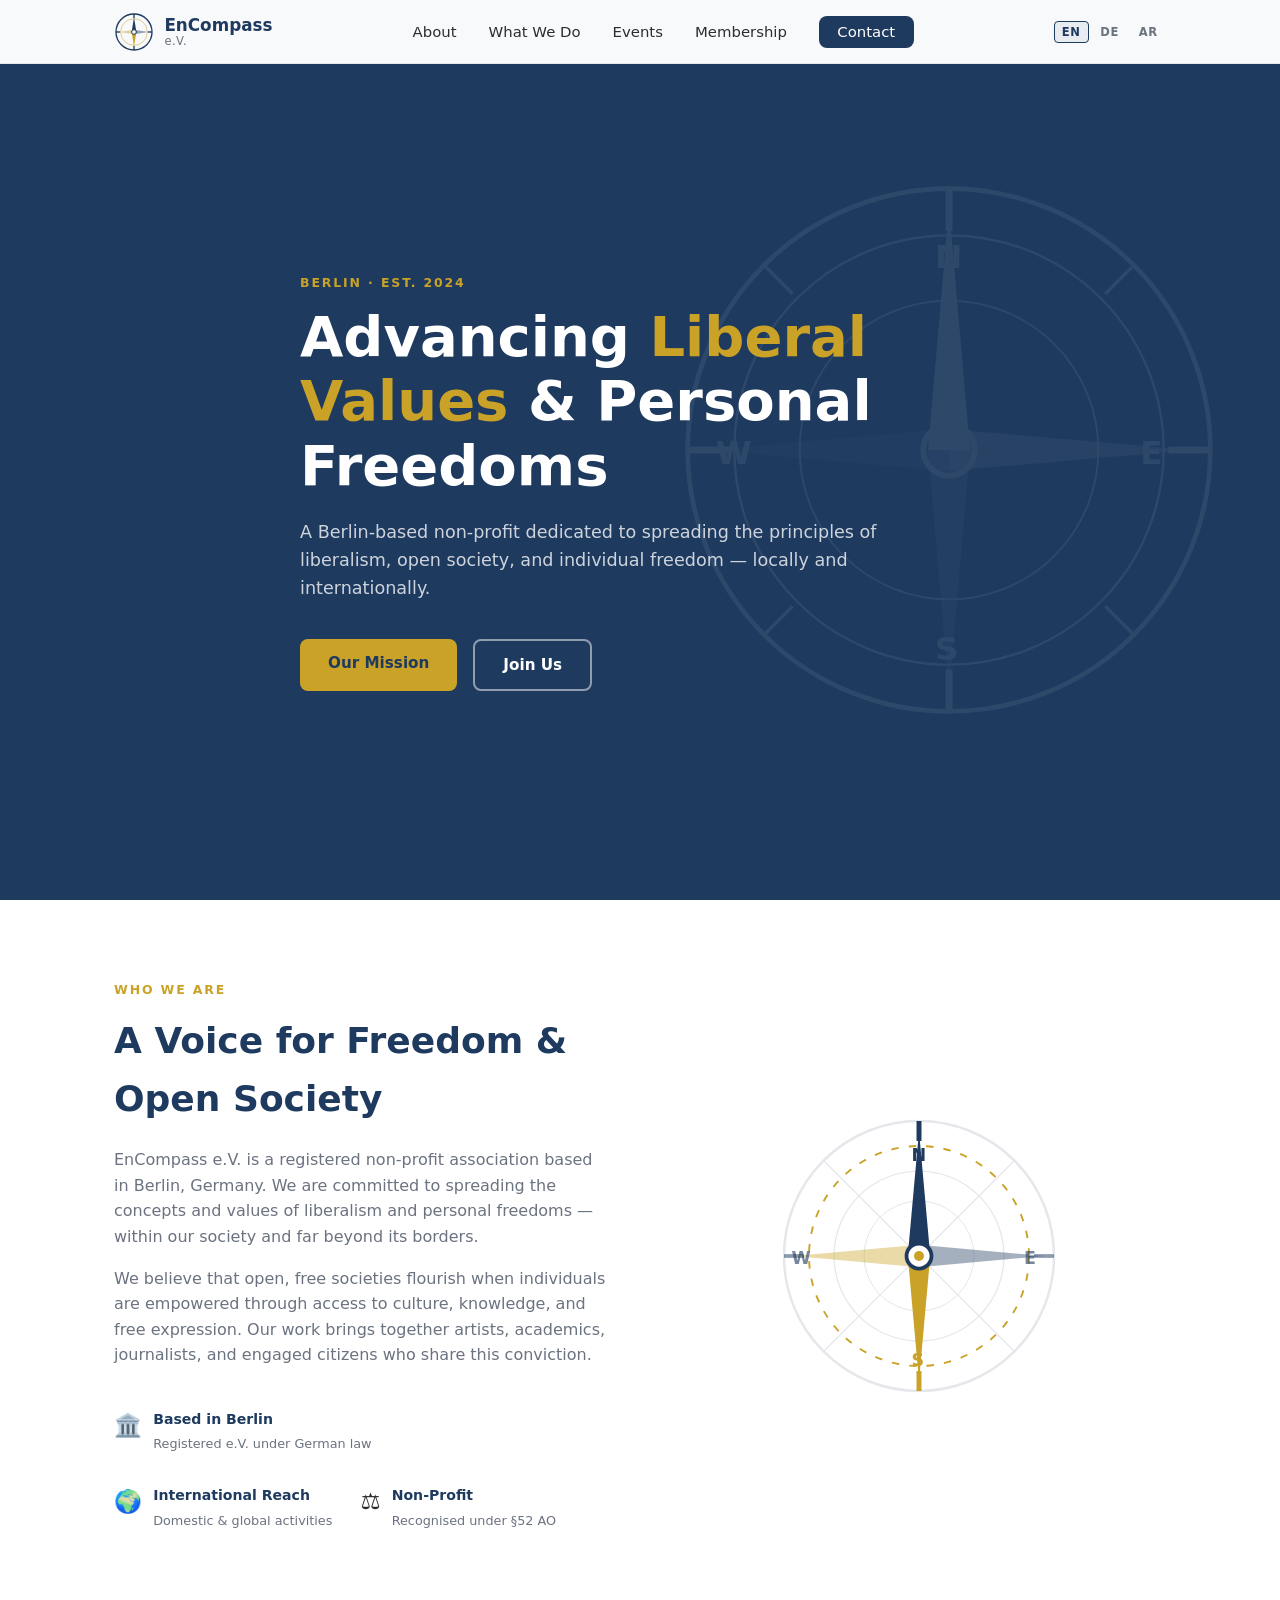
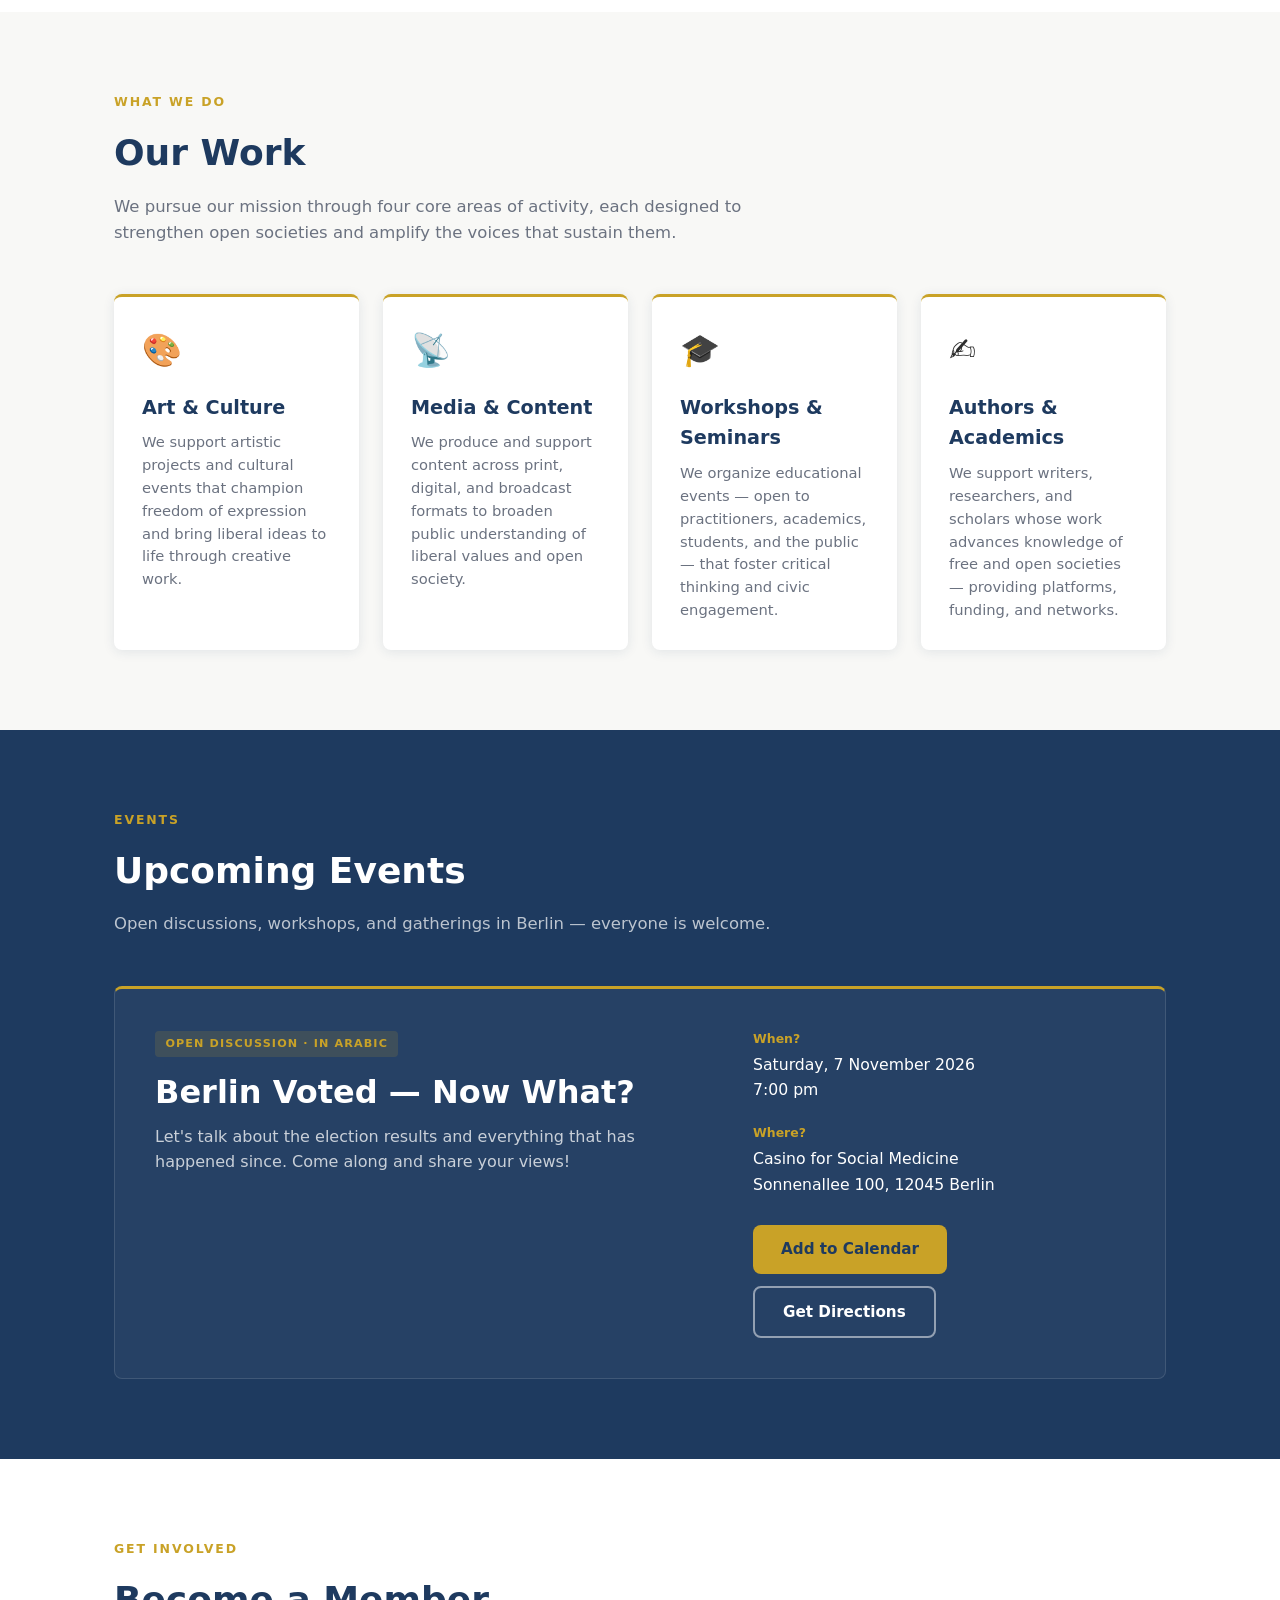
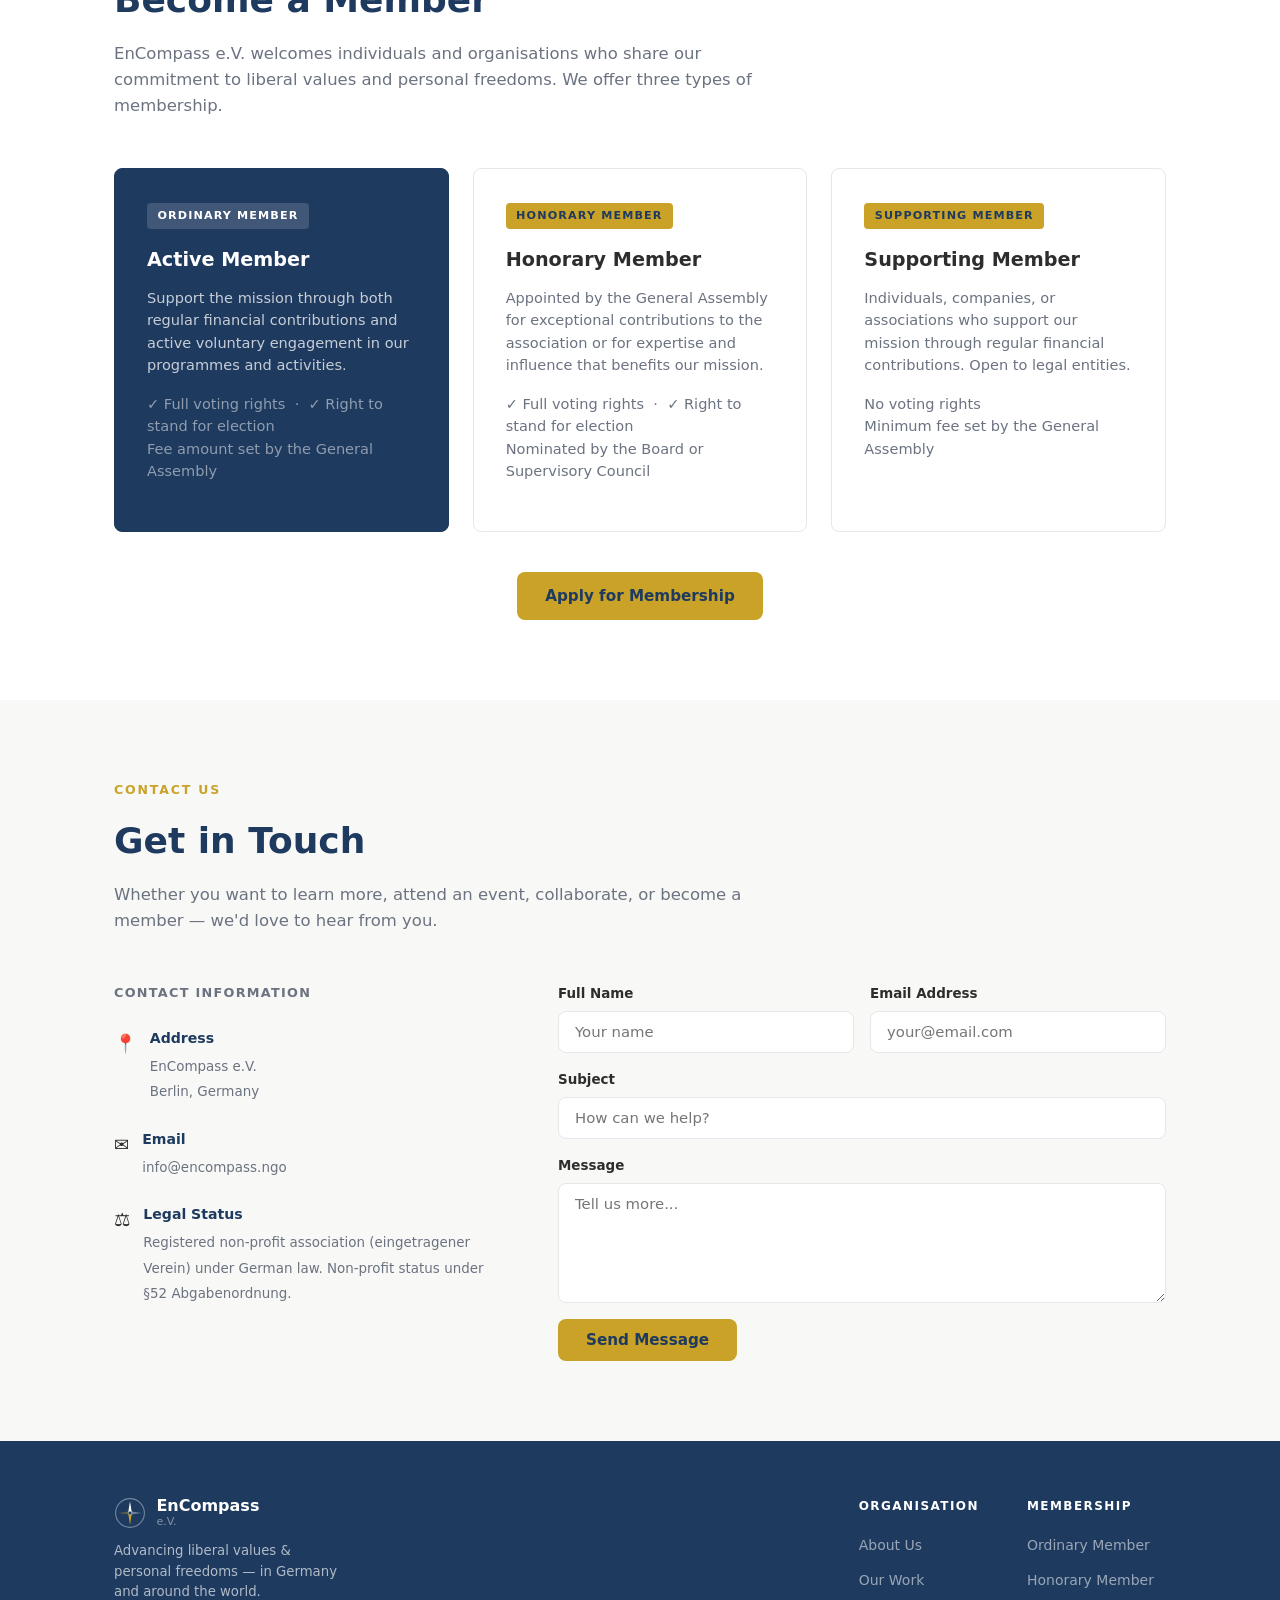
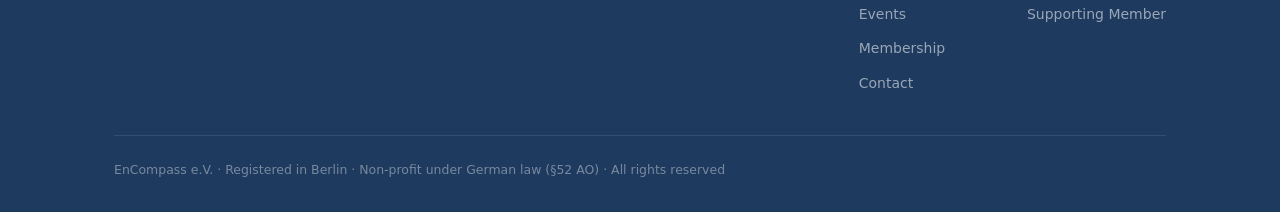
==== commit 75802635: "Adding events to the website" ====
--- a/index.html
+++ b/index.html
@@ -31,6 +31,7 @@
       <ul class="nav-links" id="nav-links">
         <li><a href="#about" data-i18n="nav.about">About</a></li>
         <li><a href="#work" data-i18n="nav.work">What We Do</a></li>
+        <li><a href="#events" data-i18n="nav.events">Events</a></li>
         <li><a href="#membership" data-i18n="nav.membership">Membership</a></li>
         <li><a href="#contact" class="nav-cta" data-i18n="nav.contact">Contact</a></li>
       </ul>
@@ -180,6 +181,38 @@
     </div>
   </section>
 
+  <!-- EVENTS -->
+  <section class="events section" id="events">
+    <div class="container">
+      <div class="events-header">
+        <span class="section-label" data-i18n="events.label">Events</span>
+        <h2 data-i18n="events.h2">Upcoming Events</h2>
+        <p data-i18n="events.intro">Open discussions, workshops, and gatherings in Berlin — everyone is welcome.</p>
+      </div>
+      <article class="event-card">
+        <div class="event-main">
+          <div class="event-tag" data-i18n="events.e1.tag">Open discussion · in Arabic</div>
+          <h3 data-i18n="events.e1.title">Berlin Voted — Now What?</h3>
+          <p data-i18n="events.e1.body">Let's talk about the election results and everything that has happened since. Come along and share your views!</p>
+        </div>
+        <div class="event-details">
+          <div class="event-detail">
+            <strong data-i18n="events.when">When?</strong>
+            <span data-i18n-html="events.e1.when">Saturday, 7 November 2026<br>7:00 pm</span>
+          </div>
+          <div class="event-detail">
+            <strong data-i18n="events.where">Where?</strong>
+            <span>Casino for Social Medicine<br>Sonnenallee 100, 12045 Berlin</span>
+          </div>
+          <div class="event-actions">
+            <a href="events/2026-11-07-berlin-voted.ics" class="btn btn-primary" download data-i18n="events.calendar">Add to Calendar</a>
+            <a href="https://www.google.com/maps/search/?api=1&amp;query=Sonnenallee+100,+12045+Berlin" class="btn btn-outline" target="_blank" rel="noopener" data-i18n="events.directions">Get Directions</a>
+          </div>
+        </div>
+      </article>
+    </div>
+  </section>
+
   <!-- MEMBERSHIP -->
   <section class="membership section" id="membership">
     <div class="container">
@@ -296,6 +329,7 @@
             <ul>
               <li><a href="#about" data-i18n="footer.nav.about">About Us</a></li>
               <li><a href="#work" data-i18n="footer.nav.work">Our Work</a></li>
+              <li><a href="#events" data-i18n="footer.nav.events">Events</a></li>
               <li><a href="#membership" data-i18n="footer.nav.membership">Membership</a></li>
               <li><a href="#contact" data-i18n="footer.nav.contact">Contact</a></li>
             </ul>
--- a/style.css
+++ b/style.css
@@ -238,6 +238,49 @@
 .card h3 { color: var(--color-primary); margin-bottom: 0.5rem; }
 .card p { color: var(--color-text-light); font-size: 0.92rem; max-width: none; line-height: 1.55; }
 
+/* --- EVENTS --- */
+.events { background: var(--color-primary); color: white; }
+.events-header { margin-bottom: 3rem; }
+.events-header h2 { color: white; margin-bottom: 0.75rem; }
+.events-header p { color: rgba(255,255,255,0.7); font-size: 1.03rem; }
+.event-card {
+  display: grid;
+  grid-template-columns: 3fr 2fr;
+  gap: 2.5rem;
+  padding: 2.5rem;
+  border: 1px solid rgba(255,255,255,0.12);
+  border-top: 3px solid var(--color-accent);
+  border-radius: var(--radius);
+  background: rgba(255,255,255,0.04);
+}
+.event-tag {
+  display: inline-block;
+  font-size: 0.7rem;
+  font-weight: 700;
+  letter-spacing: 0.1em;
+  text-transform: uppercase;
+  padding: 0.25rem 0.65rem;
+  border-radius: 4px;
+  background: rgba(201,162,39,0.15);
+  color: var(--color-accent);
+  margin-bottom: 1rem;
+}
+.event-main h3 { font-size: clamp(1.5rem, 3vw, 2rem); line-height: 1.2; margin-bottom: 0.8rem; }
+.event-main p { color: rgba(255,255,255,0.75); line-height: 1.6; }
+.event-details { display: flex; flex-direction: column; gap: 1.25rem; }
+.event-detail strong {
+  display: block;
+  font-size: 0.78rem;
+  color: var(--color-accent);
+  margin-bottom: 0.2rem;
+}
+.event-detail span { font-size: 0.98rem; color: white; line-height: 1.5; }
+.event-actions { display: flex; flex-wrap: wrap; gap: 0.75rem; margin-top: 0.5rem; }
+
+@media (max-width: 768px) {
+  .event-card { grid-template-columns: 1fr; gap: 2rem; padding: 1.75rem; }
+}
+
 /* --- MEMBERSHIP --- */
 .membership { background: var(--color-white); }
 .membership-header { margin-bottom: 3rem; }
@@ -427,6 +470,7 @@
 [dir="rtl"] p { text-align: right; }
 [dir="rtl"] .section-label { text-align: right; }
 [dir="rtl"] .work-header p,
+[dir="rtl"] .events-header p,
 [dir="rtl"] .membership-header p,
 [dir="rtl"] .contact-header p { text-align: right; }
 [dir="rtl"] .card p,
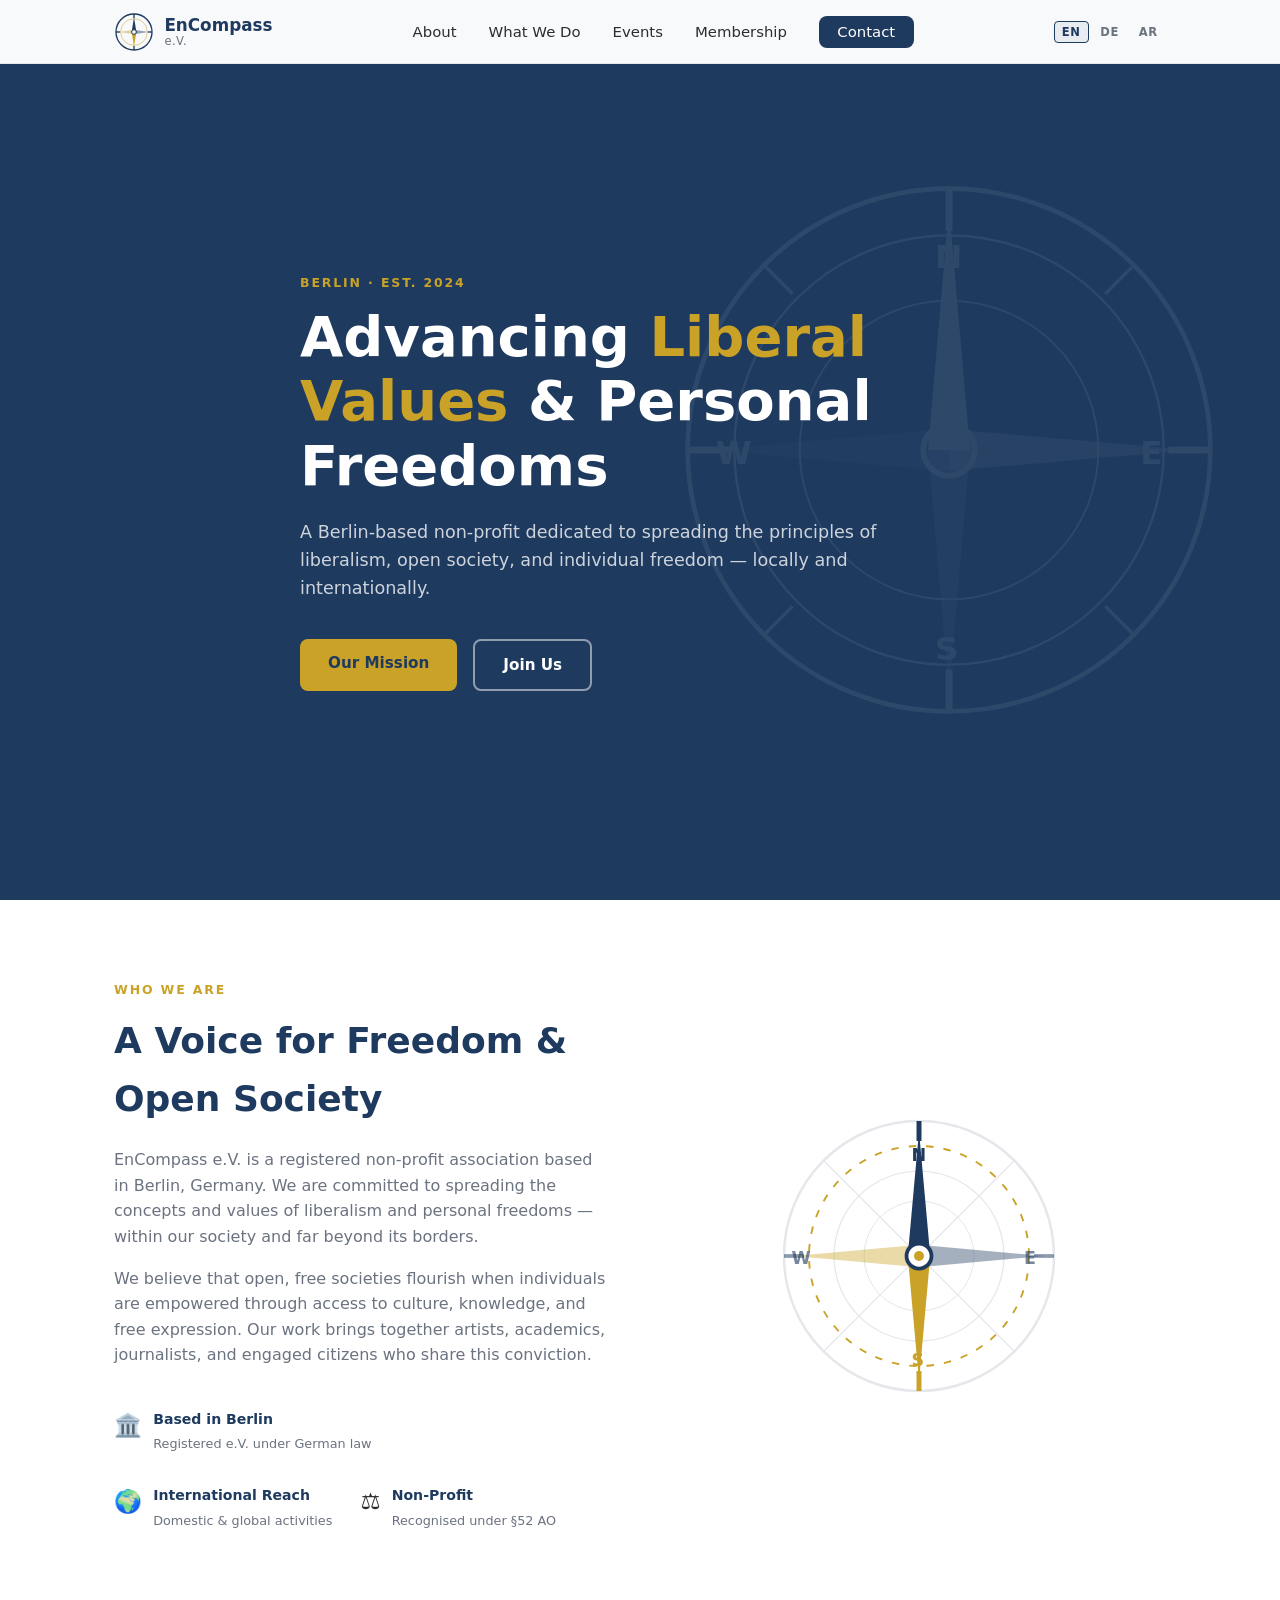
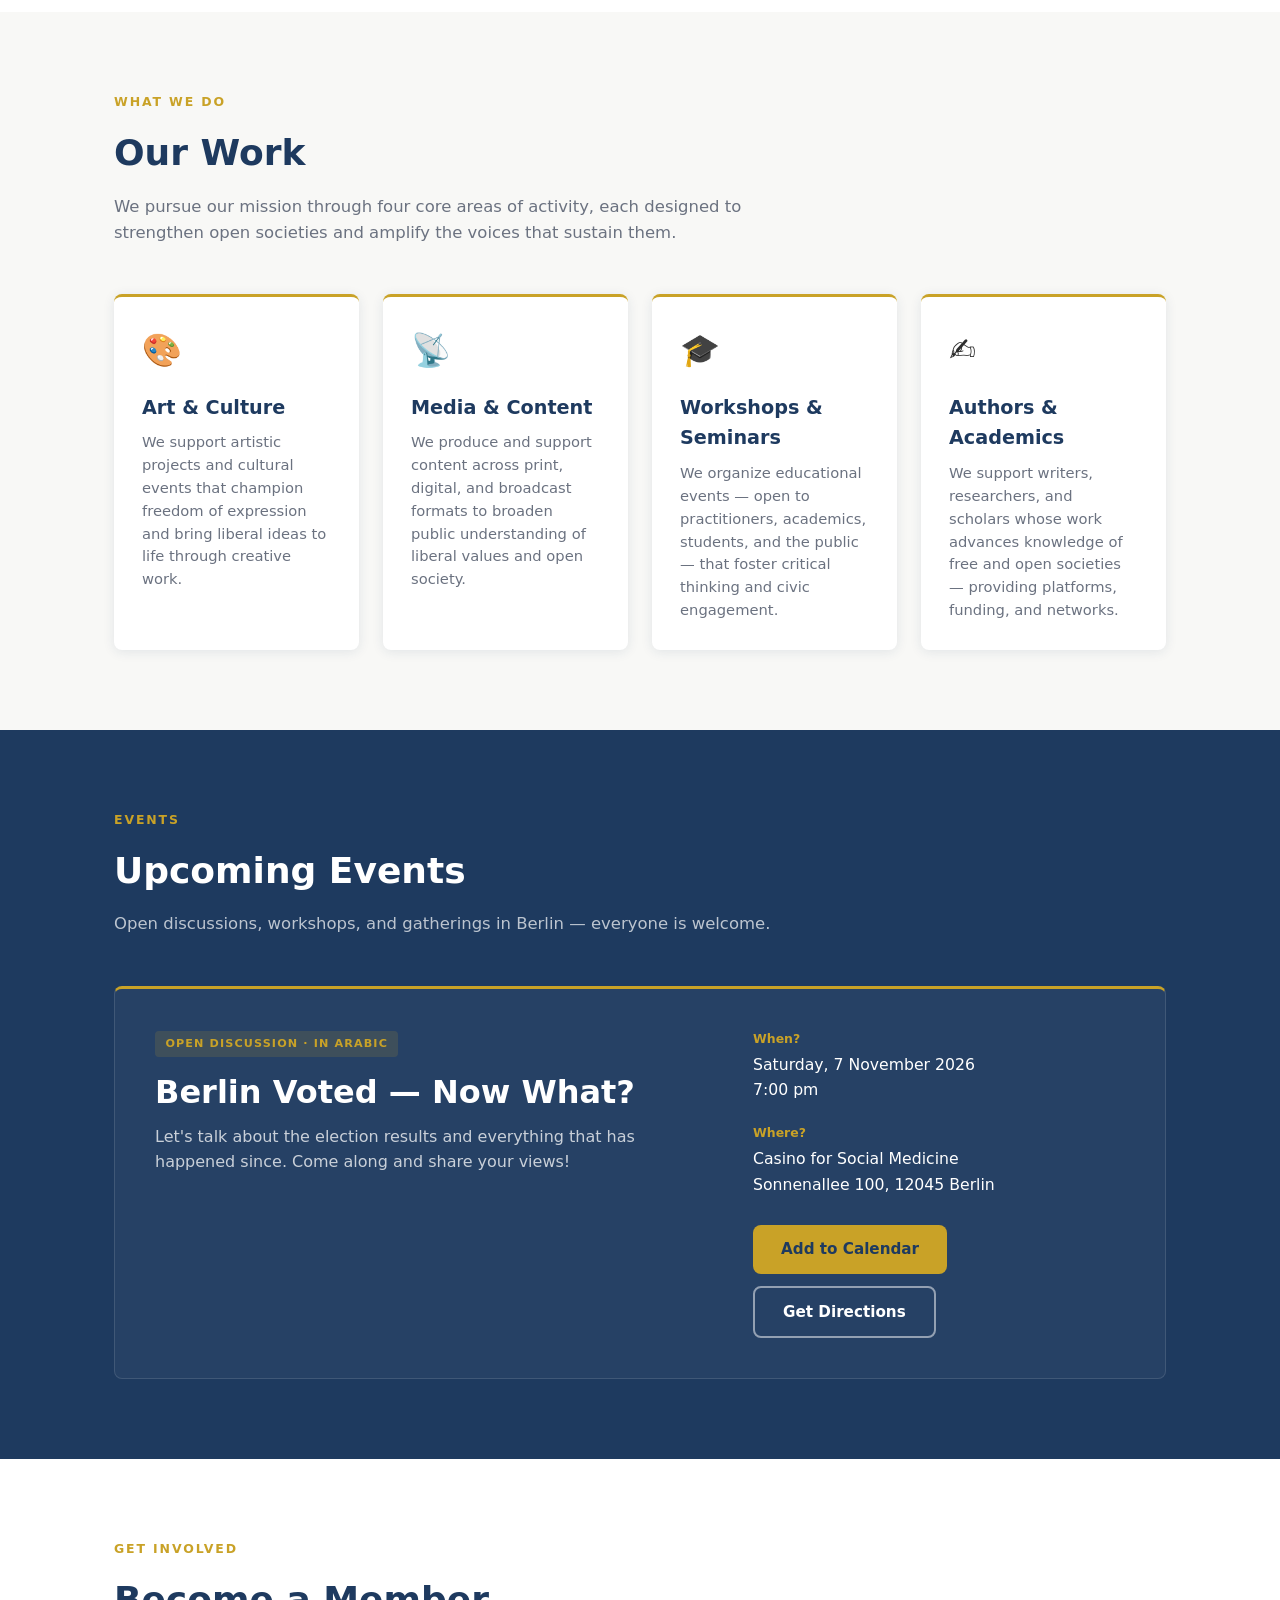
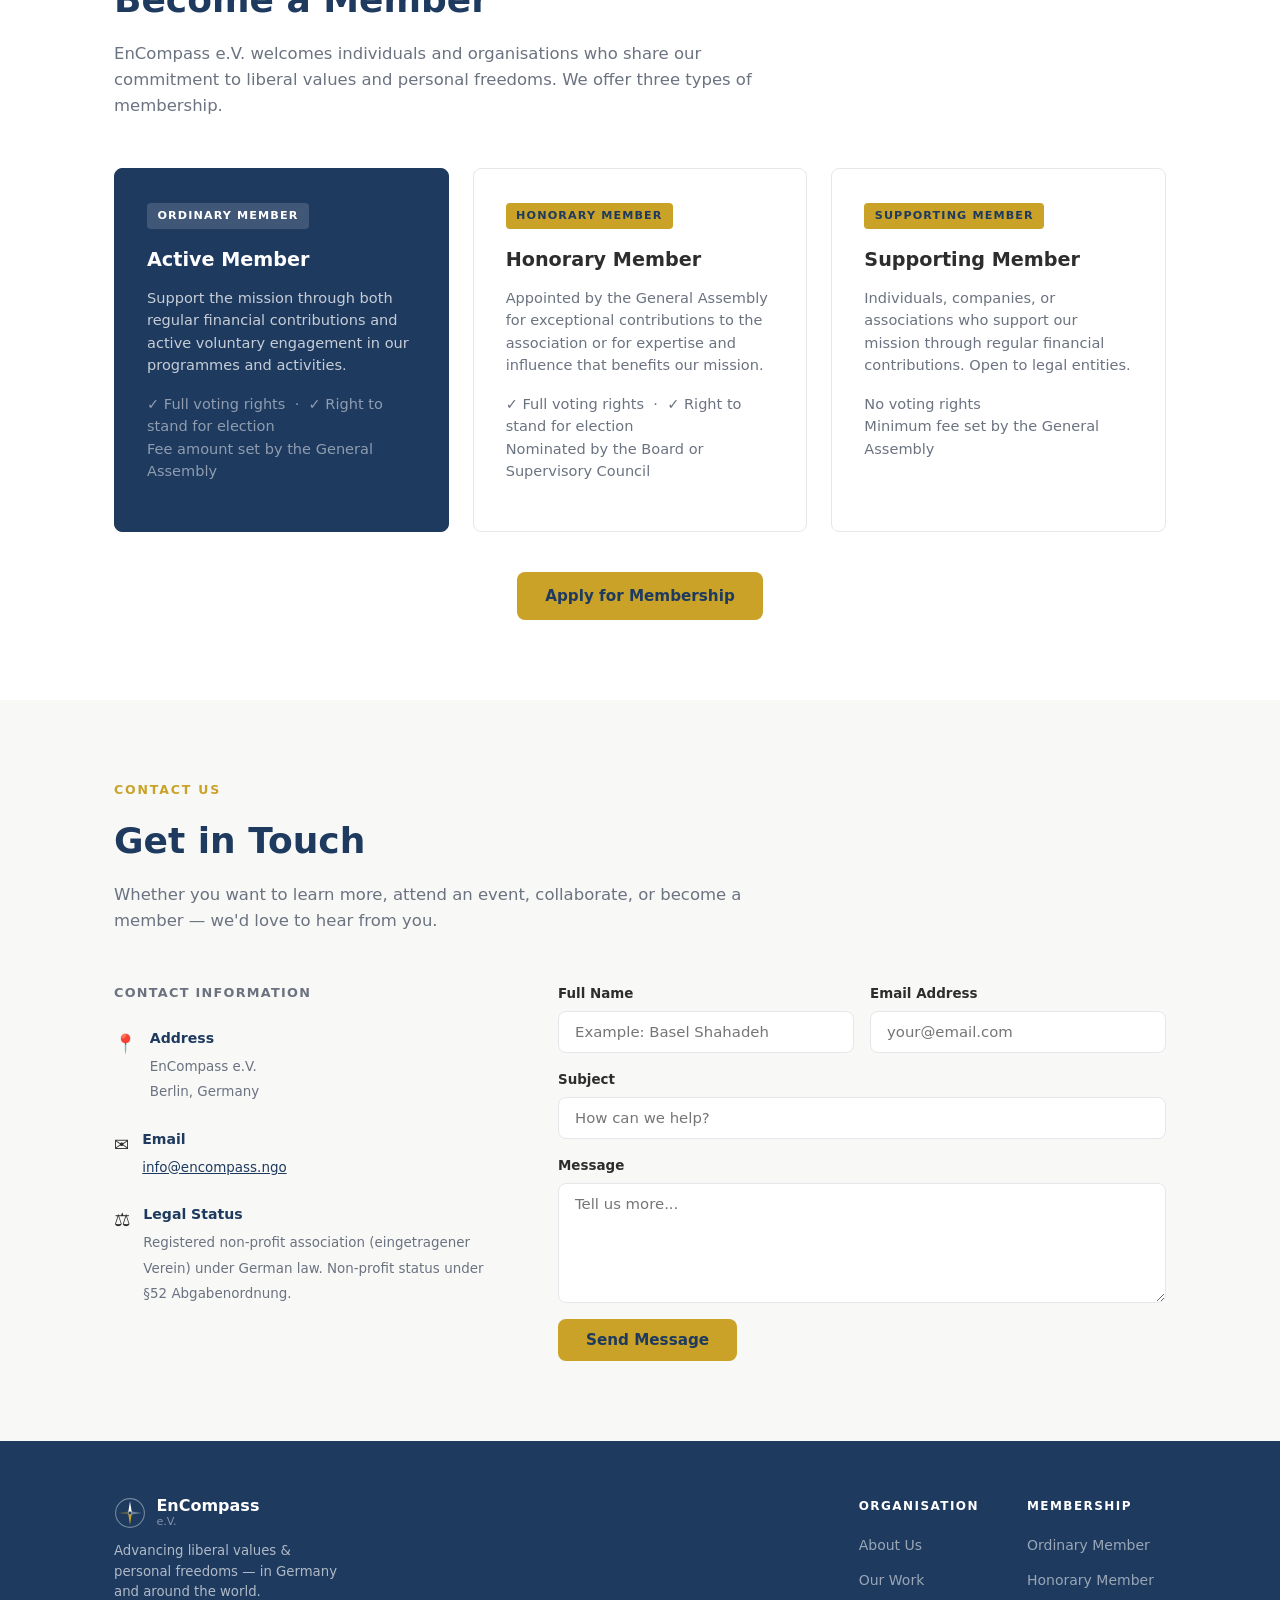
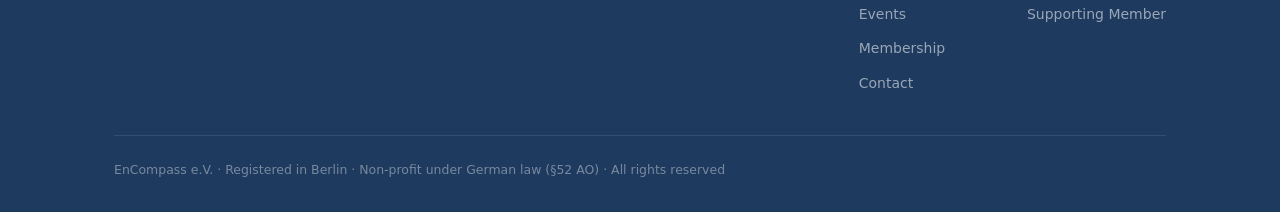
==== commit 3398f433: "Contact form send email" ====
--- a/index.html
+++ b/index.html
@@ -269,7 +269,7 @@
             <div class="contact-item-icon">✉️</div>
             <div>
               <strong data-i18n="contact.email.label">Email</strong>
-              <span>info@encompass.ngo</span>
+              <span><a href="mailto:info@encompass.ngo">info@encompass.ngo</a></span>
             </div>
           </div>
           <div class="contact-item">
@@ -284,7 +284,7 @@
           <div class="form-row">
             <div class="form-group">
               <label for="name" data-i18n="contact.form.name">Full Name</label>
-              <input type="text" id="name" name="name" data-i18n-placeholder="contact.form.namePlaceholder" placeholder="Your name" autocomplete="name" required>
+              <input type="text" id="name" name="name" data-i18n-placeholder="contact.form.namePlaceholder" placeholder="Example: Basel Shahadeh" autocomplete="name" required>
             </div>
             <div class="form-group">
               <label for="email" data-i18n="contact.form.email">Email Address</label>
@@ -300,6 +300,7 @@
             <textarea id="message" name="message" data-i18n-placeholder="contact.form.messagePlaceholder" placeholder="Tell us more..." required></textarea>
           </div>
           <button type="submit" class="btn btn-primary" id="submit-btn" style="align-self:flex-start" data-i18n="contact.form.submit">Send Message</button>
+          <p class="form-note" id="form-note" role="status" hidden data-i18n-html="contact.form.note">Your email app should now open with your message ready — just press <strong>Send</strong> there. If nothing opens, write to us directly at <a href="mailto:info@encompass.ngo">info@encompass.ngo</a>.</p>
         </form>
       </div>
     </div>
@@ -379,12 +380,20 @@
       document.querySelectorAll('.lang-btn').forEach(btn => {
         btn.classList.toggle('active', btn.dataset.lang === lang);
       });
-      localStorage.setItem('preferred-lang', lang);
+      try { localStorage.setItem('preferred-lang', lang); } catch (e) {}
+
+      // Keep ?lang= in the address bar so the current link always opens in this language
+      const url = new URL(window.location.href);
+      url.searchParams.set('lang', lang);
+      history.replaceState(null, '', url);
     }
 
     document.addEventListener('DOMContentLoaded', () => {
-      const saved = localStorage.getItem('preferred-lang') || 'en';
-      applyLanguage(saved);
+      // Priority: ?lang= in the link, then the last language chosen, then English
+      const fromUrl = new URLSearchParams(window.location.search).get('lang');
+      let saved = null;
+      try { saved = localStorage.getItem('preferred-lang'); } catch (e) {}
+      applyLanguage(translations[fromUrl] ? fromUrl : translations[saved] ? saved : 'en');
 
       document.querySelectorAll('.lang-btn').forEach(btn => {
         btn.addEventListener('click', () => applyLanguage(btn.dataset.lang));
@@ -404,12 +413,19 @@
       });
     });
 
+    // No backend: open the visitor's email app with the message filled in
     function handleSubmit(e) {
       e.preventDefault();
-      const btn = document.getElementById('submit-btn');
-      btn.textContent = translations[currentLang]['contact.form.sent'] || 'Message Sent ✓';
-      btn.disabled = true;
-      btn.style.opacity = '0.75';
+      const t = translations[currentLang];
+      const field = id => e.target.elements.namedItem(id).value.trim();
+      const subject = field('subject') || t['contact.form.defaultSubject'];
+      const body = field('message') + '\n\n— ' + field('name') + ' <' + field('email') + '>';
+
+      window.location.href = 'mailto:info@encompass.ngo'
+        + '?subject=' + encodeURIComponent(subject)
+        + '&body=' + encodeURIComponent(body);
+
+      document.getElementById('form-note').hidden = false;
     }
   </script>
 
--- a/style.css
+++ b/style.css
@@ -378,6 +378,16 @@
 .form-group input:focus,
 .form-group textarea:focus { border-color: var(--color-primary); }
 .form-group textarea { resize: vertical; min-height: 120px; }
+.form-note {
+  font-size: 0.88rem;
+  color: var(--color-primary);
+  background: rgba(201,162,39,0.12);
+  border-inline-start: 3px solid var(--color-accent);
+  padding: 0.75rem 1rem;
+  border-radius: 4px;
+  max-width: none;
+}
+.form-note a, .contact-item a { color: var(--color-primary); }
 
 @media (max-width: 768px) {
   .contact-grid { grid-template-columns: 1fr; gap: 2.5rem; }
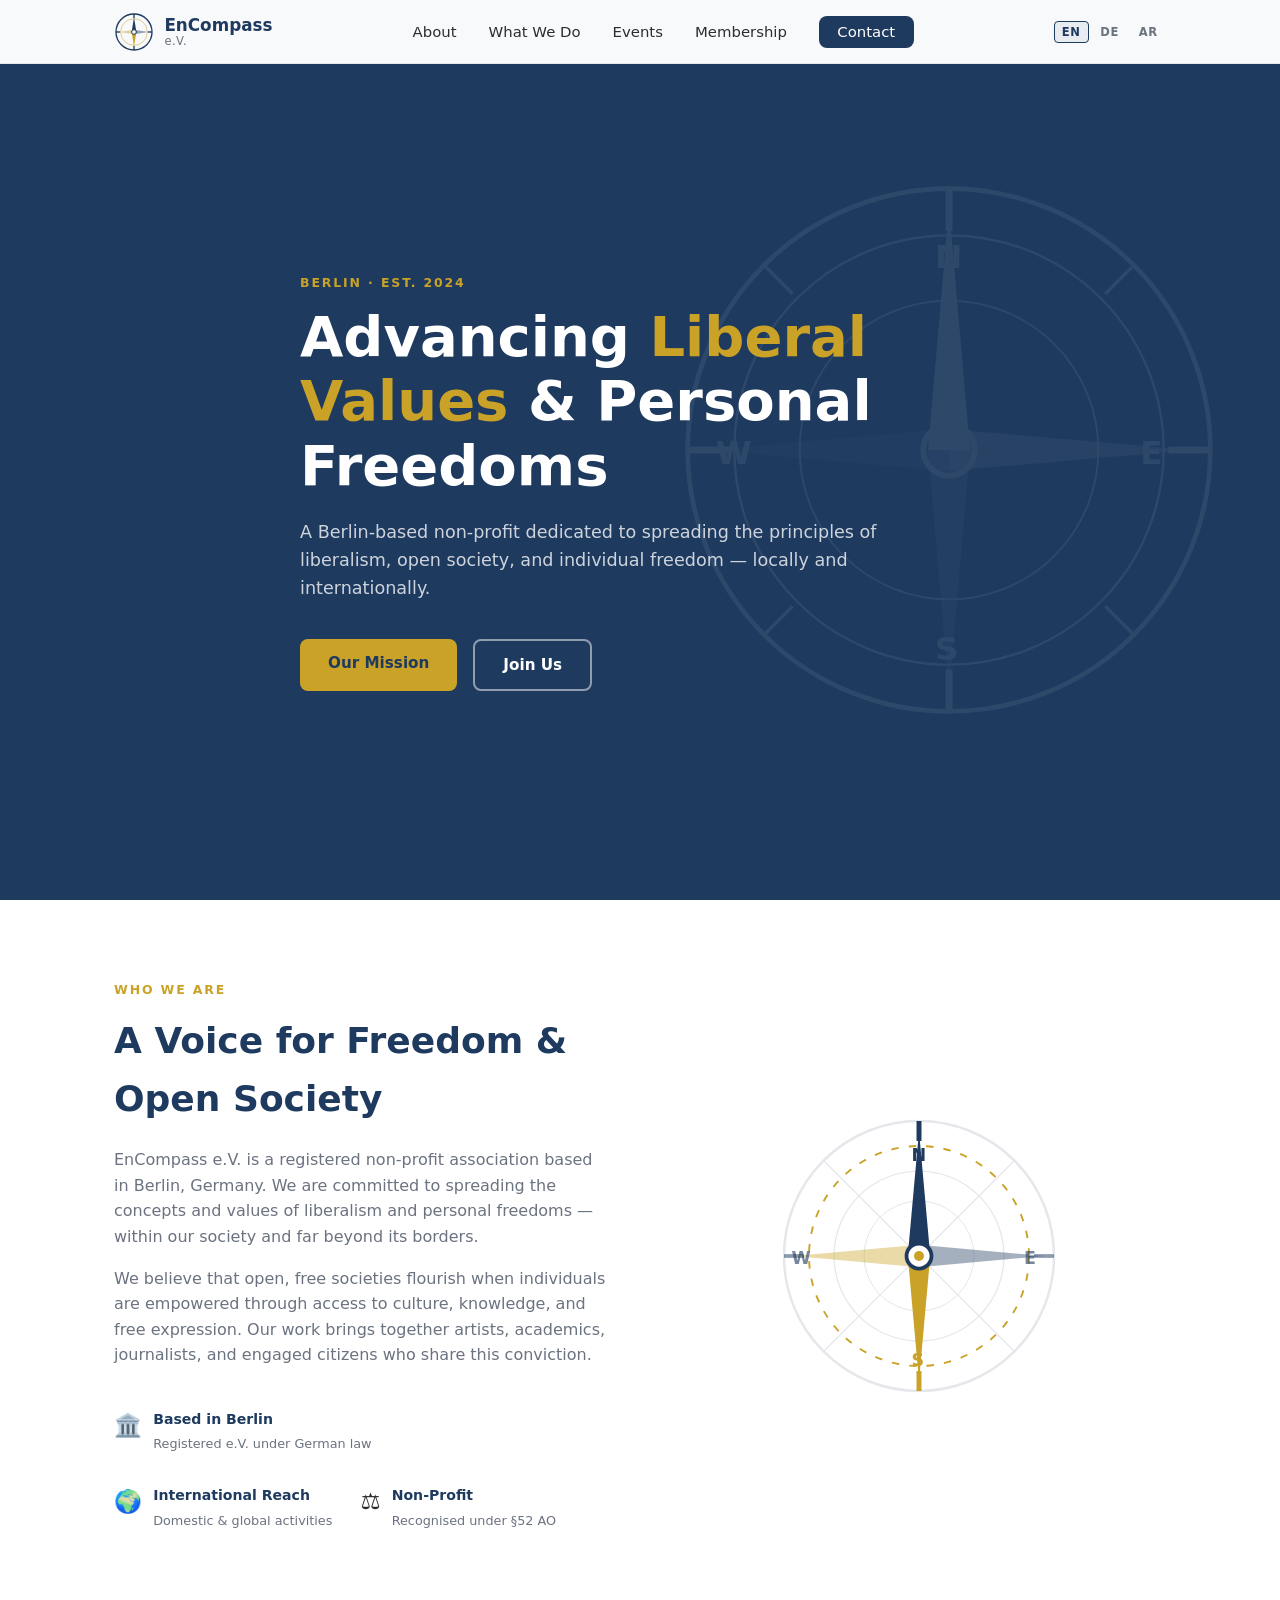
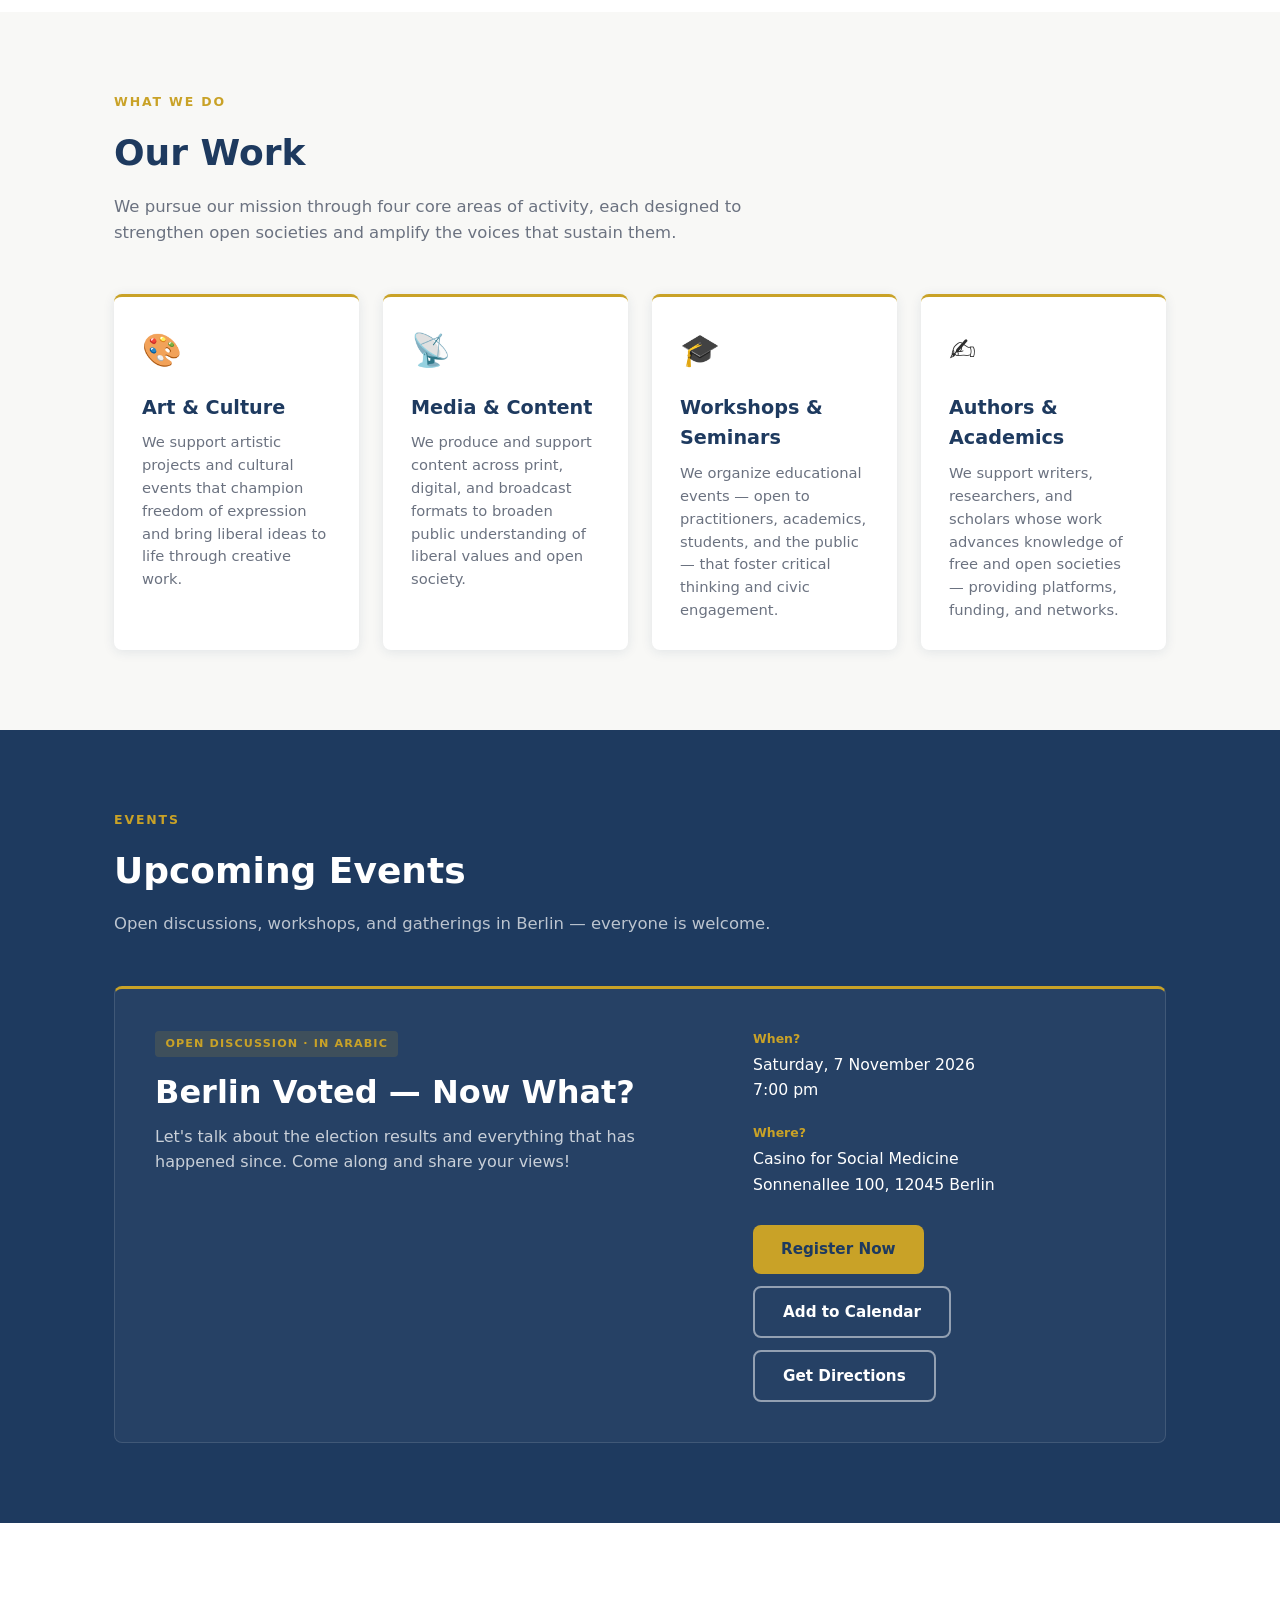
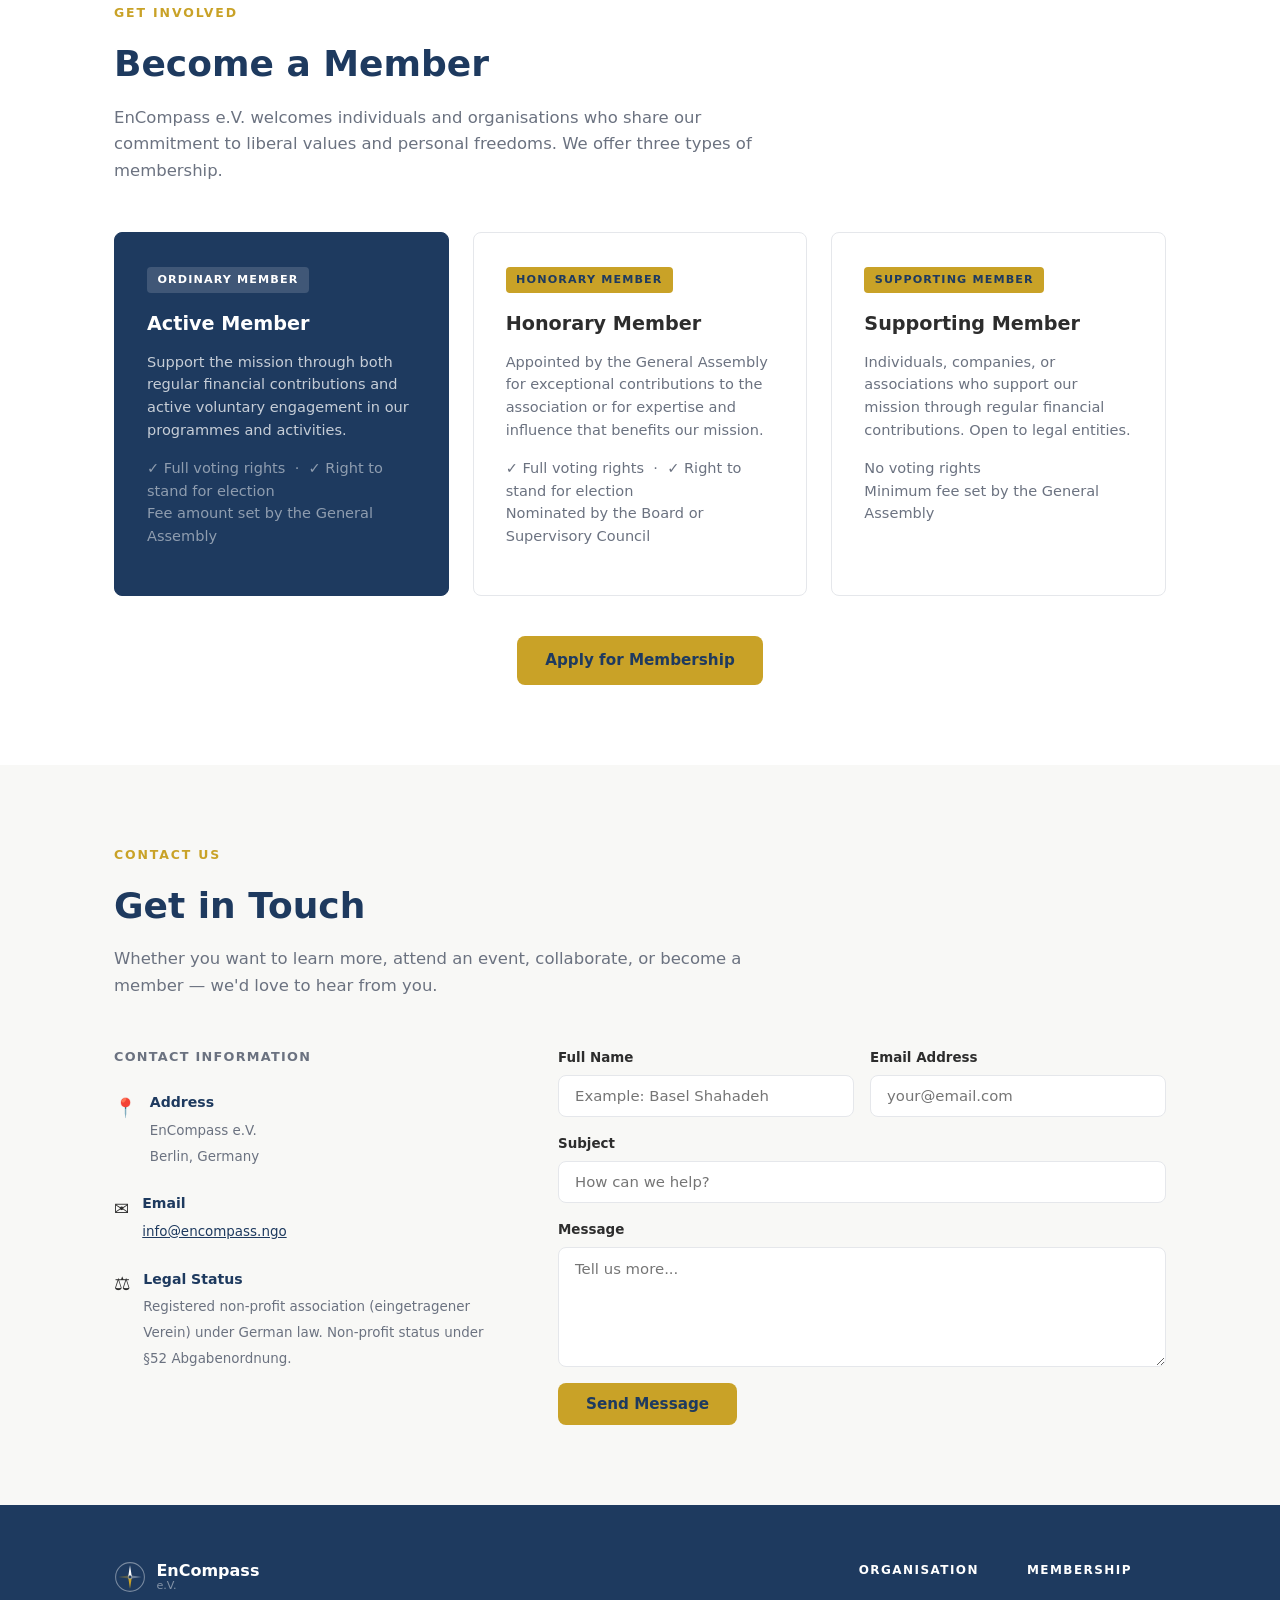
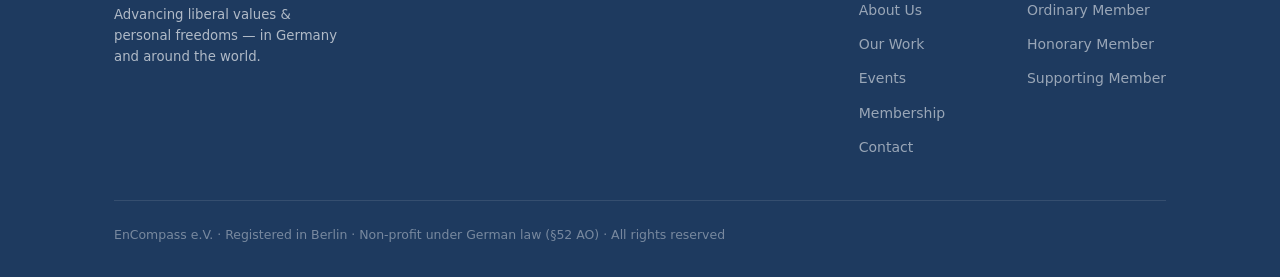
==== commit f2dff925: "Adding registration  form" ====
--- a/index.html
+++ b/index.html
@@ -205,7 +205,8 @@
             <span>Casino for Social Medicine<br>Sonnenallee 100, 12045 Berlin</span>
           </div>
           <div class="event-actions">
-            <a href="events/2026-11-07-berlin-voted.ics" class="btn btn-primary" download data-i18n="events.calendar">Add to Calendar</a>
+            <a href="https://forms.gle/igDyNW962T2jzQc28" class="btn btn-primary" target="_blank" rel="noopener" data-i18n="events.register">Register Now</a>
+            <a href="events/2026-11-07-berlin-voted.ics" class="btn btn-outline" download data-i18n="events.calendar">Add to Calendar</a>
             <a href="https://www.google.com/maps/search/?api=1&amp;query=Sonnenallee+100,+12045+Berlin" class="btn btn-outline" target="_blank" rel="noopener" data-i18n="events.directions">Get Directions</a>
           </div>
         </div>
@@ -300,7 +301,7 @@
             <textarea id="message" name="message" data-i18n-placeholder="contact.form.messagePlaceholder" placeholder="Tell us more..." required></textarea>
           </div>
           <button type="submit" class="btn btn-primary" id="submit-btn" style="align-self:flex-start" data-i18n="contact.form.submit">Send Message</button>
-          <p class="form-note" id="form-note" role="status" hidden data-i18n-html="contact.form.note">Your email app should now open with your message ready — just press <strong>Send</strong> there. If nothing opens, write to us directly at <a href="mailto:info@encompass.ngo">info@encompass.ngo</a>.</p>
+          <p class="form-note" id="form-note" role="status" hidden data-i18n-html="contact.form.note">Gmail should now open in a new tab with your message ready — just press <strong>Send</strong> there. Not using Gmail? <a class="mailto-fallback" href="mailto:info@encompass.ngo">Open it in your email app</a> or write to us directly at info@encompass.ngo.</p>
         </form>
       </div>
     </div>
@@ -413,20 +414,37 @@
       });
     });
 
-    // No backend: open the visitor's email app with the message filled in
+    // No backend: open a ready-to-send email in Gmail, with a mailto: fallback for other email apps
+    const CONTACT_EMAIL = 'info@encompass.ngo';
+
+    function draftEmail() {
+      const form = document.querySelector('.contact-form');
+      const field = id => form.elements.namedItem(id).value.trim();
+      return {
+        subject: field('subject') || translations[currentLang]['contact.form.defaultSubject'],
+        body: field('message') + '\n\n— ' + field('name') + ' <' + field('email') + '>',
+      };
+    }
+
     function handleSubmit(e) {
       e.preventDefault();
-      const t = translations[currentLang];
-      const field = id => e.target.elements.namedItem(id).value.trim();
-      const subject = field('subject') || t['contact.form.defaultSubject'];
-      const body = field('message') + '\n\n— ' + field('name') + ' <' + field('email') + '>';
-
-      window.location.href = 'mailto:info@encompass.ngo'
+      const { subject, body } = draftEmail();
+      window.open('https://mail.google.com/mail/?view=cm&fs=1'
+        + '&to=' + encodeURIComponent(CONTACT_EMAIL)
+        + '&su=' + encodeURIComponent(subject)
+        + '&body=' + encodeURIComponent(body), '_blank', 'noopener');
+      document.getElementById('form-note').hidden = false;
+    }
+
+    // The note's text is replaced on language change, so build the mailto: link when it is clicked
+    document.getElementById('form-note').addEventListener('click', e => {
+      const link = e.target.closest('.mailto-fallback');
+      if (!link) return;
+      const { subject, body } = draftEmail();
+      link.href = 'mailto:' + CONTACT_EMAIL
         + '?subject=' + encodeURIComponent(subject)
         + '&body=' + encodeURIComponent(body);
-
-      document.getElementById('form-note').hidden = false;
-    }
+    });
   </script>
 
 </body>
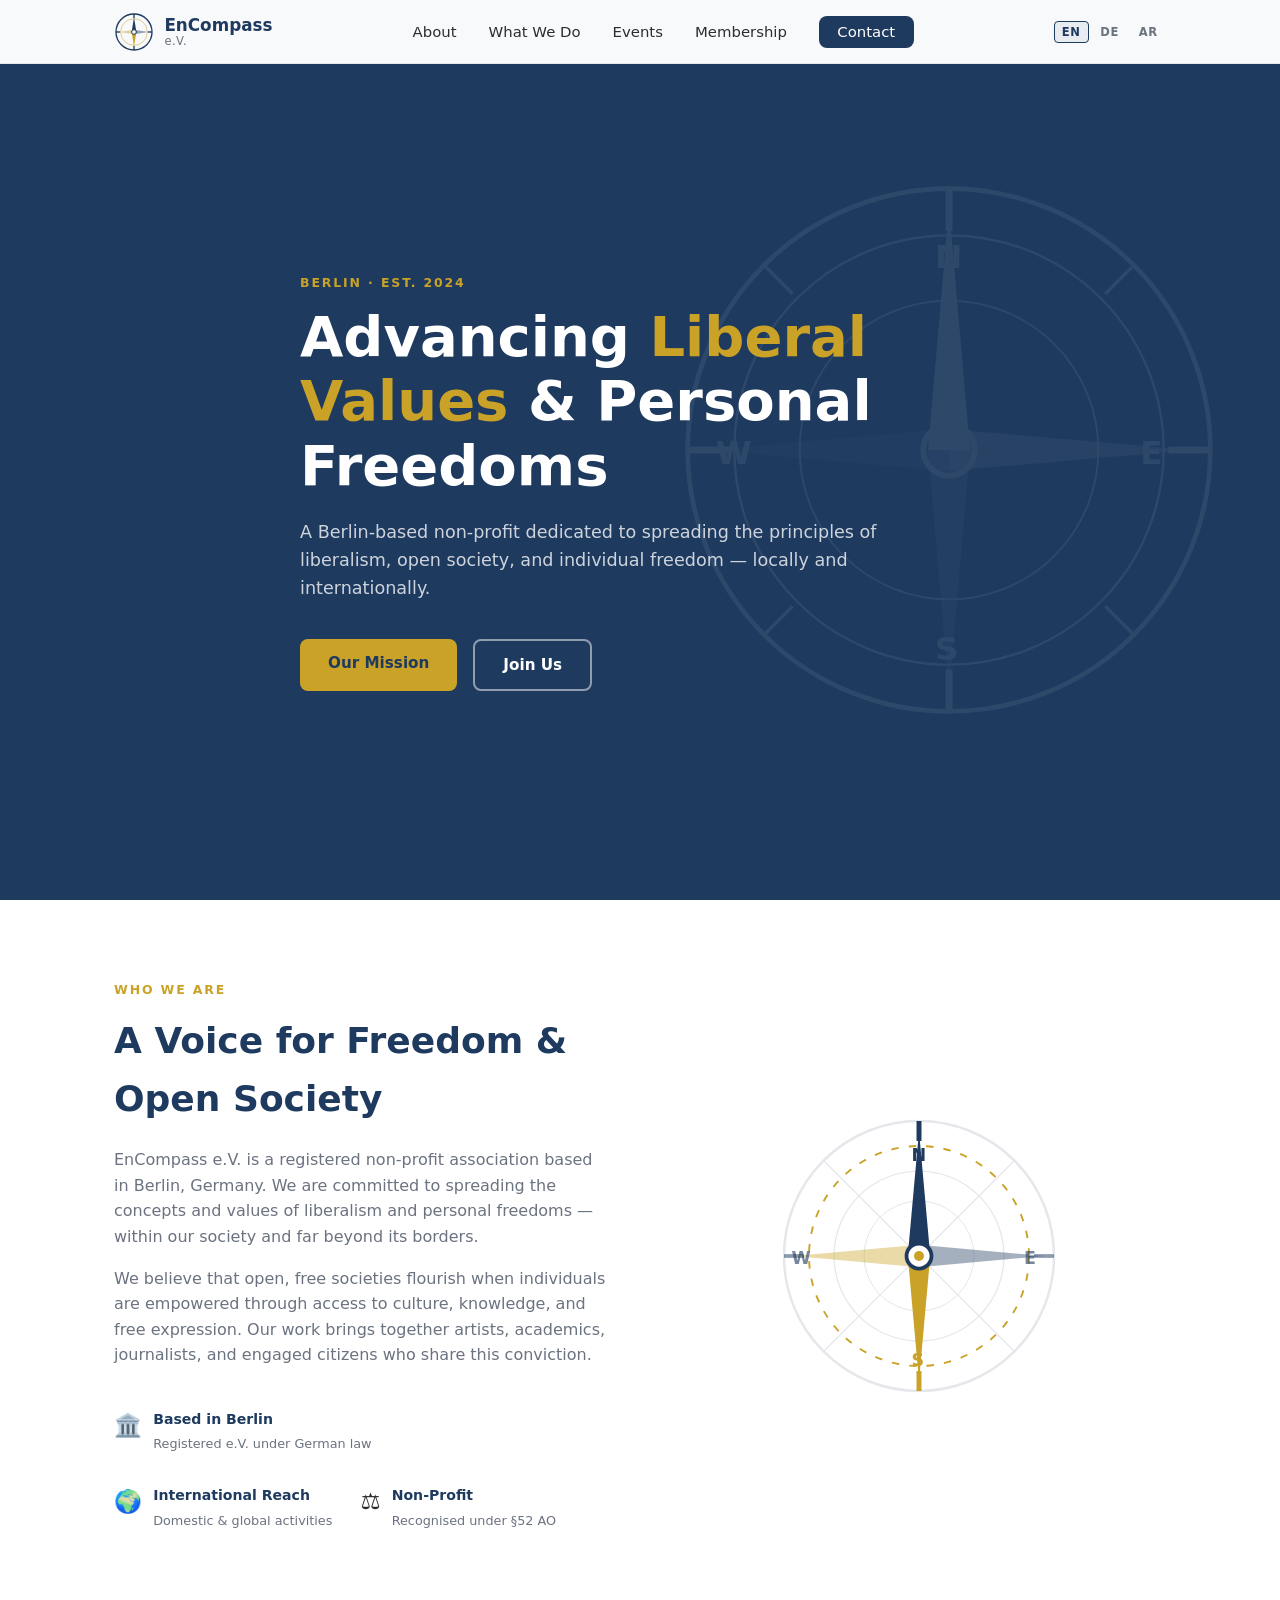
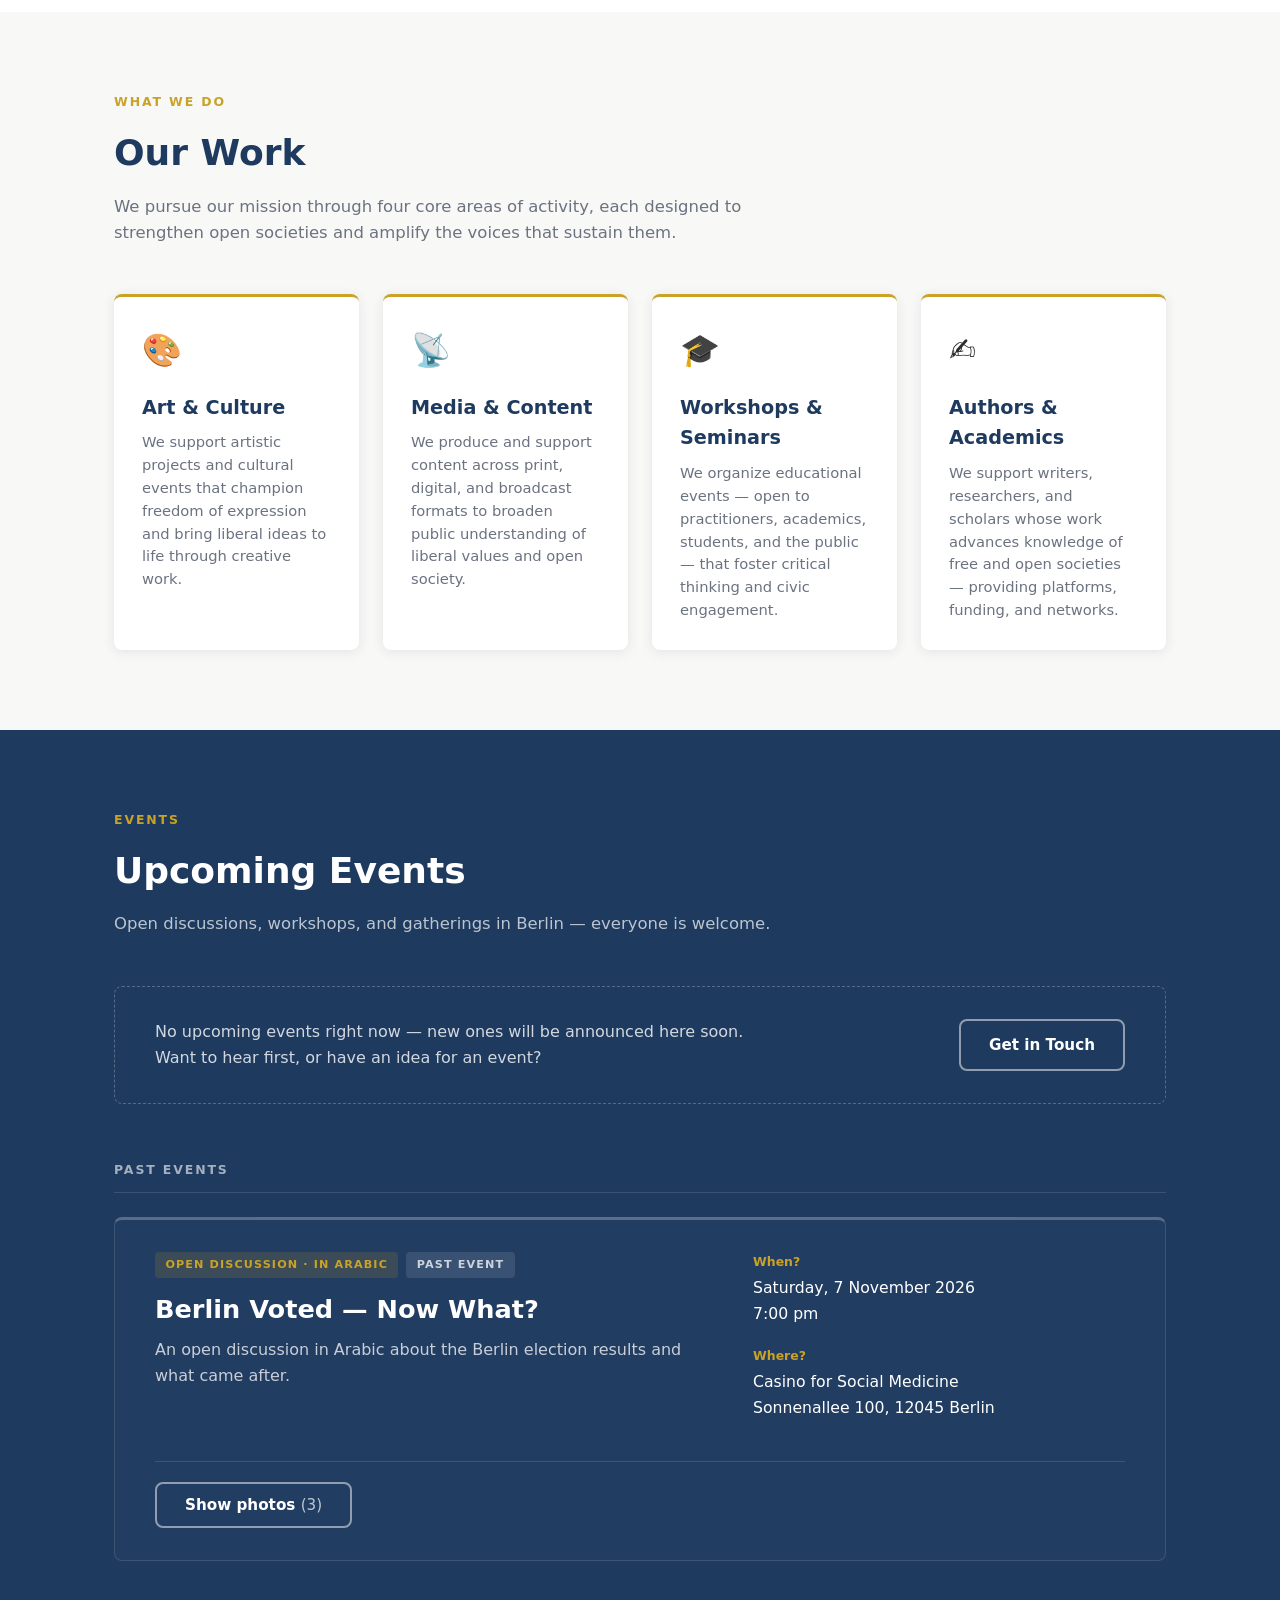
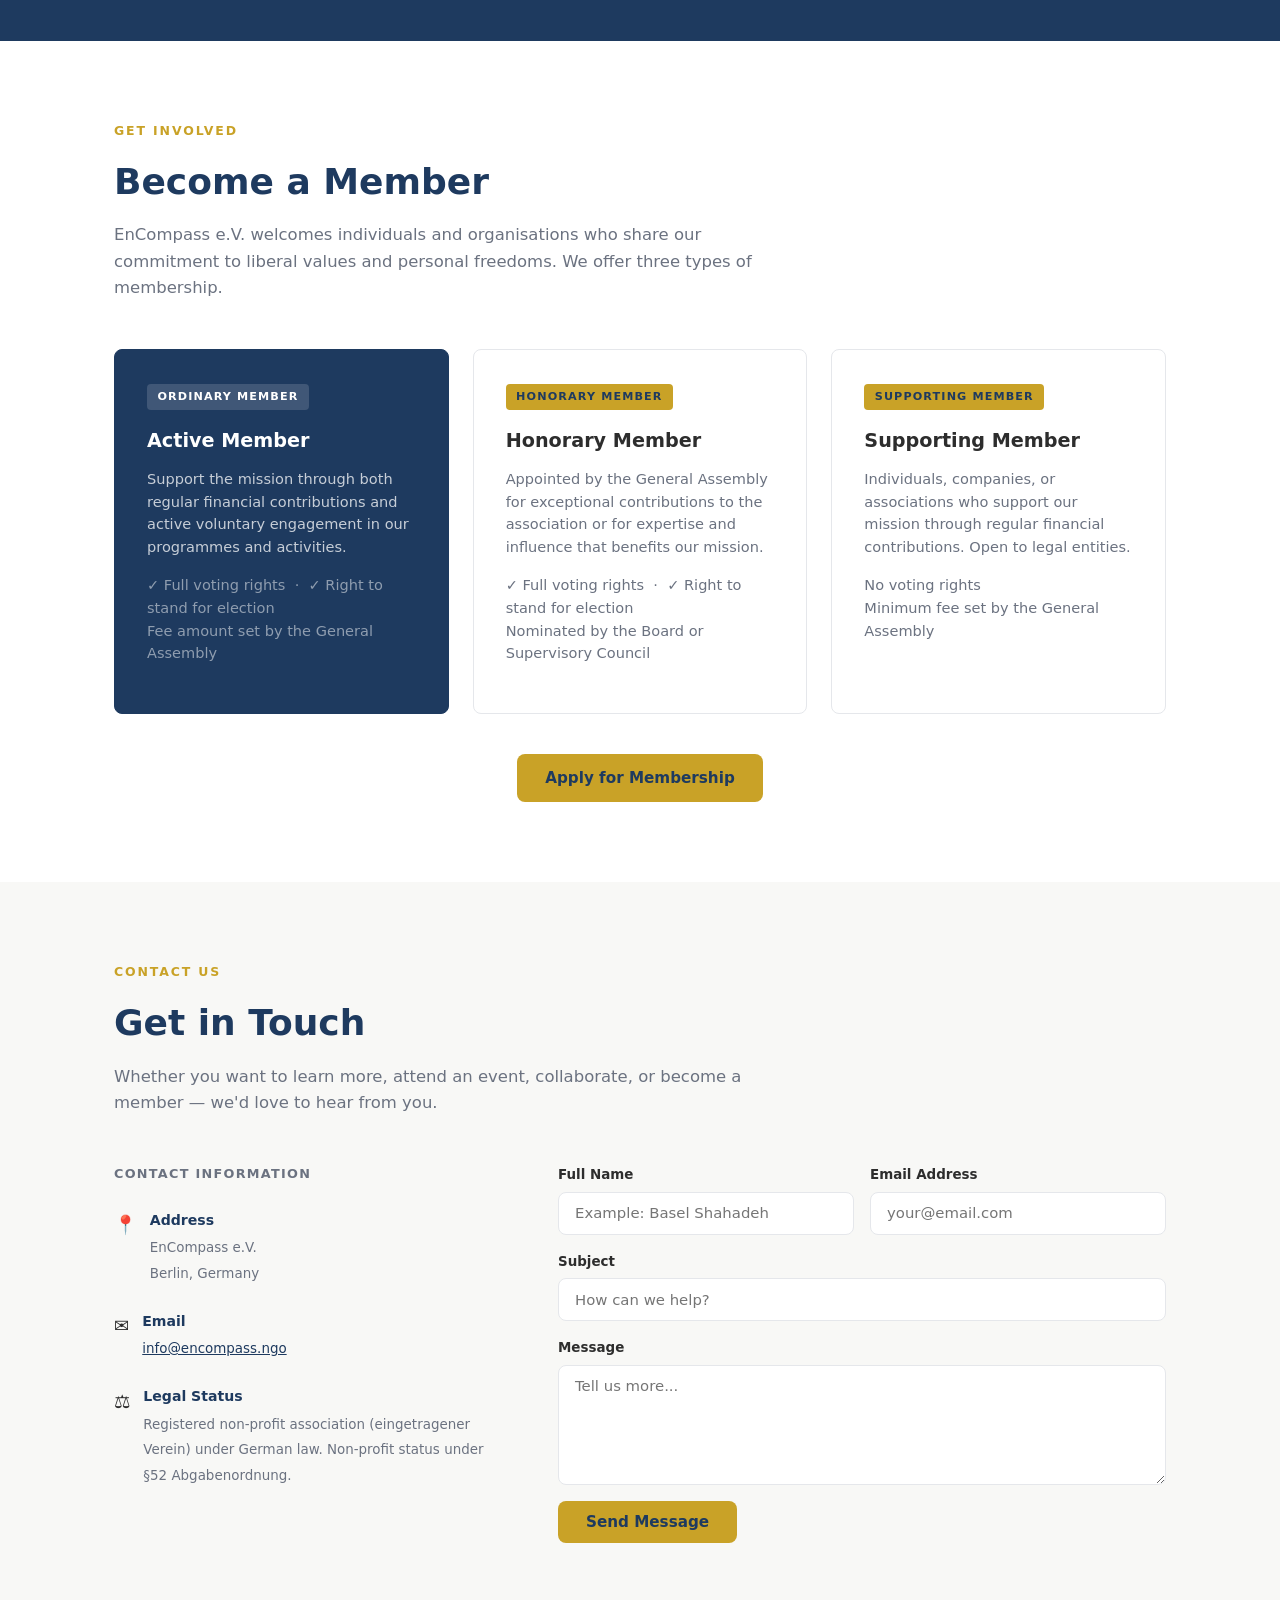
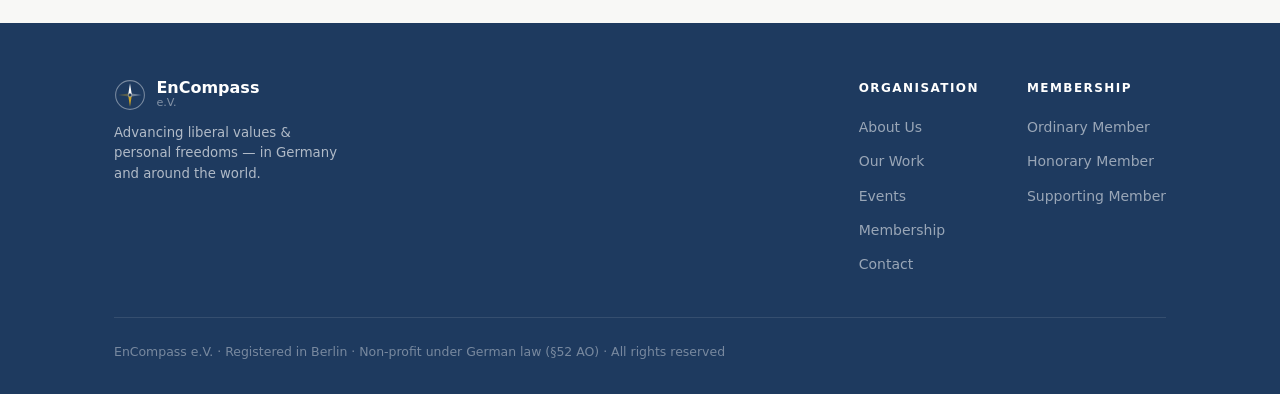
==== commit 6f61fefd: "edit events" ====
--- a/index.html
+++ b/index.html
@@ -5,6 +5,27 @@
   <meta name="viewport" content="width=device-width, initial-scale=1.0">
   <meta name="description" content="EnCompass e.V. — A Berlin-based non-profit advancing liberal values and personal freedoms through culture, media, workshops, and academic support.">
   <title>EnCompass e.V. — Advancing Liberal Values &amp; Personal Freedoms</title>
+
+  <!-- Icons: brand app icon (Midnight mark on Compass Gold) -->
+  <link rel="icon" href="favicon.svg" type="image/svg+xml">
+  <link rel="icon" href="favicon-32.png" sizes="32x32" type="image/png">
+  <link rel="apple-touch-icon" href="apple-touch-icon.png">
+
+  <!-- Link previews (WhatsApp, Facebook, LinkedIn, X, Telegram…). Image source: assets/artboards/social-preview.html -->
+  <meta property="og:type" content="website">
+  <meta property="og:site_name" content="EnCompass e.V.">
+  <meta property="og:url" content="https://encompass.ngo/">
+  <meta property="og:title" content="EnCompass e.V. — Advancing Liberal Values &amp; Personal Freedoms">
+  <meta property="og:description" content="A Berlin-based non-profit advancing liberal values and personal freedoms through culture, media, workshops, and academic support.">
+  <meta property="og:image" content="https://encompass.ngo/og-image.png">
+  <meta property="og:image:width" content="1200">
+  <meta property="og:image:height" content="630">
+  <meta property="og:image:alt" content="EnCompass e.V. logo with the tagline in English, Arabic and German">
+  <meta property="og:locale" content="en_US">
+  <meta property="og:locale:alternate" content="de_DE">
+  <meta property="og:locale:alternate" content="ar_AR">
+  <meta name="twitter:card" content="summary_large_image">
+
   <link rel="stylesheet" href="style.css">
 </head>
 <body>
@@ -181,7 +202,11 @@
     </div>
   </section>
 
-  <!-- EVENTS -->
+  <!-- EVENTS
+       Each event carries data-end (when it finishes, with time zone). On load, the script at the
+       bottom moves ended events into "Past Events", so nothing has to be changed by hand afterwards.
+       To add an event: copy an <article class="event-card"> into #events-upcoming, set data-end,
+       and add its text keys to translations.js. -->
   <section class="events section" id="events">
     <div class="container">
       <div class="events-header">
@@ -189,28 +214,59 @@
         <h2 data-i18n="events.h2">Upcoming Events</h2>
         <p data-i18n="events.intro">Open discussions, workshops, and gatherings in Berlin — everyone is welcome.</p>
       </div>
-      <article class="event-card">
-        <div class="event-main">
-          <div class="event-tag" data-i18n="events.e1.tag">Open discussion · in Arabic</div>
-          <h3 data-i18n="events.e1.title">Berlin Voted — Now What?</h3>
-          <p data-i18n="events.e1.body">Let's talk about the election results and everything that has happened since. Come along and share your views!</p>
-        </div>
-        <div class="event-details">
-          <div class="event-detail">
-            <strong data-i18n="events.when">When?</strong>
-            <span data-i18n-html="events.e1.when">Saturday, 7 November 2026<br>7:00 pm</span>
-          </div>
-          <div class="event-detail">
-            <strong data-i18n="events.where">Where?</strong>
-            <span>Casino for Social Medicine<br>Sonnenallee 100, 12045 Berlin</span>
-          </div>
-          <div class="event-actions">
-            <a href="https://forms.gle/igDyNW962T2jzQc28" class="btn btn-primary" target="_blank" rel="noopener" data-i18n="events.register">Register Now</a>
-            <a href="events/2026-11-07-berlin-voted.ics" class="btn btn-outline" download data-i18n="events.calendar">Add to Calendar</a>
-            <a href="https://www.google.com/maps/search/?api=1&amp;query=Sonnenallee+100,+12045+Berlin" class="btn btn-outline" target="_blank" rel="noopener" data-i18n="events.directions">Get Directions</a>
-          </div>
-        </div>
-      </article>
+
+      <div class="events-list" id="events-upcoming">
+        <article class="event-card" data-end="2026-11-07T21:00:00+01:00">
+          <div class="event-main">
+            <div class="event-tags">
+              <span class="event-tag" data-i18n="events.e1.tag">Open discussion · in Arabic</span>
+              <span class="event-tag event-tag-past" data-i18n="events.pastBadge">Past event</span>
+            </div>
+            <h3 data-i18n="events.e1.title">Berlin Voted — Now What?</h3>
+            <p class="event-body-upcoming" data-i18n="events.e1.body">Let's talk about the election results and everything that has happened since. Come along and share your views!</p>
+            <p class="event-body-past" data-i18n="events.e1.pastBody">An open discussion in Arabic about the Berlin election results and what came after.</p>
+          </div>
+          <div class="event-details">
+            <div class="event-detail">
+              <strong data-i18n="events.when">When?</strong>
+              <span data-i18n-html="events.e1.when">Saturday, 7 November 2026<br>7:00 pm</span>
+            </div>
+            <div class="event-detail">
+              <strong data-i18n="events.where">Where?</strong>
+              <span>Casino for Social Medicine<br>Sonnenallee 100, 12045 Berlin</span>
+            </div>
+            <div class="event-actions">
+              <a href="https://forms.gle/igDyNW962T2jzQc28" class="btn btn-primary" target="_blank" rel="noopener" data-i18n="events.register">Register Now</a>
+              <a href="events/2026-11-07-berlin-voted/calendar.ics" class="btn btn-outline" download="2026-11-07-berlin-voted.ics" data-i18n="events.calendar">Add to Calendar</a>
+              <a href="https://www.google.com/maps/search/?api=1&amp;query=Sonnenallee+100,+12045+Berlin" class="btn btn-outline" target="_blank" rel="noopener" data-i18n="events.directions">Get Directions</a>
+            </div>
+          </div>
+          <!-- Photos open in a popup. This hidden list is only their source: nothing is downloaded until
+               "Show photos" is clicked. Web copies live in the event's photos/ folder; see events/README.md. -->
+          <div class="event-gallery">
+            <button type="button" class="btn btn-outline event-photos-open" aria-haspopup="dialog" data-photos="photos-e1">
+              <span data-i18n="events.showPhotos">Show photos</span> <span class="photo-count">(3)</span>
+            </button>
+            <div class="event-photos" id="photos-e1" hidden>
+                <a href="events/2026-11-07-berlin-voted/photos/photo-1.jpg"><img data-src="events/2026-11-07-berlin-voted/photos/photo-1-thumb.jpg" width="640" height="360" alt="" data-i18n-alt="events.e1.photo1"></a>
+                <a href="events/2026-11-07-berlin-voted/photos/photo-2.jpg"><img data-src="events/2026-11-07-berlin-voted/photos/photo-2-thumb.jpg" width="640" height="360" alt="" data-i18n-alt="events.e1.photo2"></a>
+                <a href="events/2026-11-07-berlin-voted/photos/photo-3.jpg"><img data-src="events/2026-11-07-berlin-voted/photos/photo-3-thumb.jpg" width="640" height="360" alt="" data-i18n-alt="events.e1.photo3"></a>
+            </div>
+          </div>
+        </article>
+      </div>
+
+      <!-- Shown only when no upcoming events are left -->
+      <div class="events-empty" id="events-empty" hidden>
+        <p data-i18n="events.none">No upcoming events right now — new ones will be announced here soon. Want to hear first, or have an idea for an event?</p>
+        <a href="#contact" class="btn btn-outline" data-i18n="events.noneCta">Get in Touch</a>
+      </div>
+
+      <!-- Shown only when at least one event has ended -->
+      <div class="events-past" id="events-past-wrap" hidden>
+        <h3 class="events-past-title" data-i18n="events.pastH3">Past Events</h3>
+        <div class="events-list" id="events-past"></div>
+      </div>
     </div>
   </section>
 
@@ -352,6 +408,35 @@
     </div>
   </footer>
 
+  <!-- Photo popup for event galleries: large photo, counter and a strip of thumbnails -->
+  <dialog class="photo-viewer" id="photo-viewer">
+    <figure class="pv-stage">
+      <img class="pv-photo" alt="">
+      <figcaption class="pv-caption">
+        <span class="pv-alt"></span>
+        <span class="pv-meta"><span class="pv-credit" data-i18n="events.photoCredit">Photo: © EnCompass e.V.</span><span class="pv-count"></span></span>
+      </figcaption>
+    </figure>
+    <div class="pv-thumbs"></div>
+    <button type="button" class="pv-btn pv-close" data-i18n-aria="events.photoClose" aria-label="Close">&times;</button>
+    <button type="button" class="pv-btn pv-prev" data-i18n-aria="events.photoPrev" aria-label="Previous photo">&#8249;</button>
+    <button type="button" class="pv-btn pv-next" data-i18n-aria="events.photoNext" aria-label="Next photo">&#8250;</button>
+  </dialog>
+
+  <script>
+    // Move events that have ended into "Past Events" (newest first); show a note if none are upcoming
+    (function sortEvents() {
+      const now = Date.now();
+      const upcoming = document.getElementById('events-upcoming');
+      const past = document.getElementById('events-past');
+      const ended = [...upcoming.querySelectorAll('.event-card')]
+        .filter(card => Date.parse(card.dataset.end) < now)
+        .sort((a, b) => Date.parse(b.dataset.end) - Date.parse(a.dataset.end));
+      ended.forEach(card => { card.classList.add('is-past'); past.appendChild(card); });
+      document.getElementById('events-past-wrap').hidden = ended.length === 0;
+      document.getElementById('events-empty').hidden = upcoming.querySelector('.event-card') !== null;
+    })();
+  </script>
   <script src="translations.js"></script>
   <script>
     let currentLang = 'en';
@@ -376,6 +461,14 @@
       document.querySelectorAll('[data-i18n-placeholder]').forEach(el => {
         const v = t[el.dataset.i18nPlaceholder];
         if (v !== undefined) el.placeholder = v;
+      });
+      document.querySelectorAll('[data-i18n-alt]').forEach(el => {
+        const v = t[el.dataset.i18nAlt];
+        if (v !== undefined) el.alt = v;
+      });
+      document.querySelectorAll('[data-i18n-aria]').forEach(el => {
+        const v = t[el.dataset.i18nAria];
+        if (v !== undefined) el.setAttribute('aria-label', v);
       });
 
       document.querySelectorAll('.lang-btn').forEach(btn => {
@@ -445,6 +538,52 @@
         + '?subject=' + encodeURIComponent(subject)
         + '&body=' + encodeURIComponent(body);
     });
+
+    // Event photos: "Show photos" opens them in a popup. Files are only downloaded at that point.
+    const viewer = document.getElementById('photo-viewer');
+    const viewerImg = viewer.querySelector('.pv-photo');
+    const viewerThumbs = viewer.querySelector('.pv-thumbs');
+    let gallery = [], shown = 0;   // gallery: [{ full, thumb, alt }]
+
+    function showPhoto(i) {
+      shown = (i + gallery.length) % gallery.length;
+      viewerImg.src = gallery[shown].full;
+      viewerImg.alt = gallery[shown].alt;
+      viewer.querySelector('.pv-alt').textContent = gallery[shown].alt;
+      viewer.querySelector('.pv-count').textContent = (shown + 1) + ' / ' + gallery.length;
+      viewerThumbs.querySelectorAll('button').forEach((b, n) => b.setAttribute('aria-current', n === shown));
+    }
+
+    document.querySelectorAll('.event-photos-open').forEach(btn => {
+      btn.addEventListener('click', () => {
+        gallery = [...document.getElementById(btn.dataset.photos).querySelectorAll('a')].map(a => {
+          const img = a.querySelector('img');
+          return { full: a.href, thumb: img.dataset.src, alt: img.alt };
+        });
+        viewerThumbs.replaceChildren(...gallery.map((p, n) => {
+          const b = document.createElement('button');
+          b.type = 'button';
+          b.innerHTML = '<img alt="">';
+          b.querySelector('img').src = p.thumb;
+          b.setAttribute('aria-label', p.alt);
+          b.addEventListener('click', () => showPhoto(n));
+          return b;
+        }));
+        viewer.querySelector('.pv-prev').hidden = viewer.querySelector('.pv-next').hidden = gallery.length < 2;
+        showPhoto(0);
+        viewer.showModal();
+      });
+    });
+    viewer.addEventListener('close', () => viewerImg.removeAttribute('src'));
+    viewer.querySelector('.pv-close').addEventListener('click', () => viewer.close());
+    viewer.querySelector('.pv-prev').addEventListener('click', () => showPhoto(shown - 1));
+    viewer.querySelector('.pv-next').addEventListener('click', () => showPhoto(shown + 1));
+    viewer.addEventListener('click', e => { if (e.target === viewer) viewer.close(); });   // click outside the photo
+    viewer.addEventListener('keydown', e => {
+      const rtl = document.documentElement.dir === 'rtl';
+      if (e.key === 'ArrowRight') showPhoto(shown + (rtl ? -1 : 1));
+      if (e.key === 'ArrowLeft') showPhoto(shown + (rtl ? 1 : -1));
+    });
   </script>
 
 </body>
--- a/style.css
+++ b/style.css
@@ -277,8 +277,90 @@
 .event-detail span { font-size: 0.98rem; color: white; line-height: 1.5; }
 .event-actions { display: flex; flex-wrap: wrap; gap: 0.75rem; margin-top: 0.5rem; }
 
+.events-list { display: flex; flex-direction: column; gap: 1.5rem; }
+.event-tags { display: flex; flex-wrap: wrap; gap: 0.5rem; margin-bottom: 1rem; }
+.event-tags .event-tag { margin-bottom: 0; }
+
+/* Upcoming vs. past: past events lose the call-to-action buttons and get a quieter look */
+.event-body-past, .event-tag-past { display: none; }
+.event-card.is-past { border-top-color: rgba(255,255,255,0.25); background: rgba(255,255,255,0.02); padding-block: 2rem; }
+.event-card.is-past .event-actions,
+.event-card.is-past .event-body-upcoming { display: none; }
+.event-card.is-past .event-body-past { display: block; }
+.event-card.is-past .event-tag-past { display: inline-block; background: rgba(255,255,255,0.1); color: rgba(255,255,255,0.75); }
+.event-card.is-past h3 { font-size: clamp(1.25rem, 2.5vw, 1.6rem); }
+
+.events-empty {
+  display: flex; flex-wrap: wrap; align-items: center; justify-content: space-between; gap: 1.25rem;
+  padding: 2rem 2.5rem;
+  border: 1px dashed rgba(255,255,255,0.25);
+  border-radius: var(--radius);
+}
+.events-empty[hidden], .events-past[hidden] { display: none; }
+.events-empty p { color: rgba(255,255,255,0.8); max-width: 60ch; }
+.events-past { margin-top: 3.5rem; }
+.events-past-title {
+  font-size: 0.78rem; font-weight: 700; letter-spacing: 0.15em; text-transform: uppercase;
+  color: rgba(255,255,255,0.6);
+  padding-bottom: 0.75rem; margin-bottom: 1.5rem;
+  border-bottom: 1px solid rgba(255,255,255,0.12);
+}
+
 @media (max-width: 768px) {
   .event-card { grid-template-columns: 1fr; gap: 2rem; padding: 1.75rem; }
+  .event-card.is-past { gap: 1.25rem; padding-block: 1.5rem; }
+  .events-empty { padding: 1.5rem; }
+}
+
+/* --- EVENT PHOTOS (popup) --- */
+.event-gallery { grid-column: 1 / -1; border-top: 1px solid rgba(255,255,255,0.12); padding-top: 1.25rem; }
+.photo-count { opacity: 0.7; font-weight: 500; }
+
+html:has(.photo-viewer[open]) { overflow: hidden; }   /* no page scrolling behind the popup */
+.photo-viewer {
+  box-sizing: border-box; width: 100vw; height: 100vh; max-width: none; max-height: none;
+  margin: 0; padding: 24px 76px; border: 0; background: transparent; color: white;
+}
+.photo-viewer[open] { display: flex; flex-direction: column; align-items: center; justify-content: center; gap: 16px; }
+.photo-viewer::backdrop { background: rgba(8, 14, 24, 0.97); }
+.pv-stage { margin: 0; display: flex; flex-direction: column; align-items: center; gap: 10px; min-height: 0; }
+.pv-photo {
+  display: block; border-radius: 6px; background: rgba(255,255,255,0.05);
+  max-width: min(1600px, calc(100vw - 152px)); max-height: calc(100vh - 210px);
+}
+.pv-caption { display: flex; justify-content: space-between; gap: 1rem; width: 100%; font-size: 0.9rem; color: rgba(255,255,255,0.8); }
+.pv-meta { display: flex; gap: 1rem; flex-shrink: 0; white-space: nowrap; }
+.pv-credit { color: rgba(255,255,255,0.55); }
+.pv-count { color: rgba(255,255,255,0.55); white-space: nowrap; font-variant-numeric: tabular-nums; direction: ltr; unicode-bidi: isolate; }
+.pv-thumbs { display: flex; flex-wrap: wrap; justify-content: center; gap: 8px; }
+.pv-thumbs button {
+  width: 96px; aspect-ratio: 16 / 9; padding: 0; overflow: hidden; cursor: pointer;
+  border: 2px solid transparent; border-radius: 5px; background: none; opacity: 0.55; transition: opacity 0.15s;
+}
+.pv-thumbs button:hover { opacity: 0.85; }
+.pv-thumbs button[aria-current="true"] { border-color: var(--color-accent); opacity: 1; }
+.pv-thumbs img { display: block; width: 100%; height: 100%; object-fit: cover; }
+.pv-btn {
+  position: fixed; width: 44px; height: 44px; border: 0; border-radius: 50%;
+  background: rgba(255,255,255,0.14); color: white; font-size: 1.8rem; line-height: 1; cursor: pointer;
+}
+.pv-btn:hover { background: rgba(255,255,255,0.28); }
+.pv-btn[hidden] { display: none; }
+.pv-close { top: 16px; right: 16px; }
+.pv-prev { top: 50%; left: 16px; transform: translateY(-50%); }
+.pv-next { top: 50%; right: 16px; transform: translateY(-50%); }
+[dir="rtl"] .pv-close { right: auto; left: 16px; }
+[dir="rtl"] .pv-prev { left: auto; right: 16px; }   /* ‹ › mirror by themselves in right-to-left text */
+[dir="rtl"] .pv-next { right: auto; left: 16px; }
+
+@media (max-width: 600px) {
+  .photo-viewer { padding: 68px 12px 16px; }
+  .pv-photo { max-width: calc(100vw - 24px); max-height: calc(100vh - 230px); }
+  .pv-prev, .pv-next { top: 16px; transform: none; }
+  .pv-prev { left: 16px; } .pv-next { right: auto; left: 68px; }
+  [dir="rtl"] .pv-prev { right: 16px; left: auto; }
+  [dir="rtl"] .pv-next { right: 68px; left: auto; }
+  .pv-thumbs button { width: 72px; }
 }
 
 /* --- MEMBERSHIP --- */
